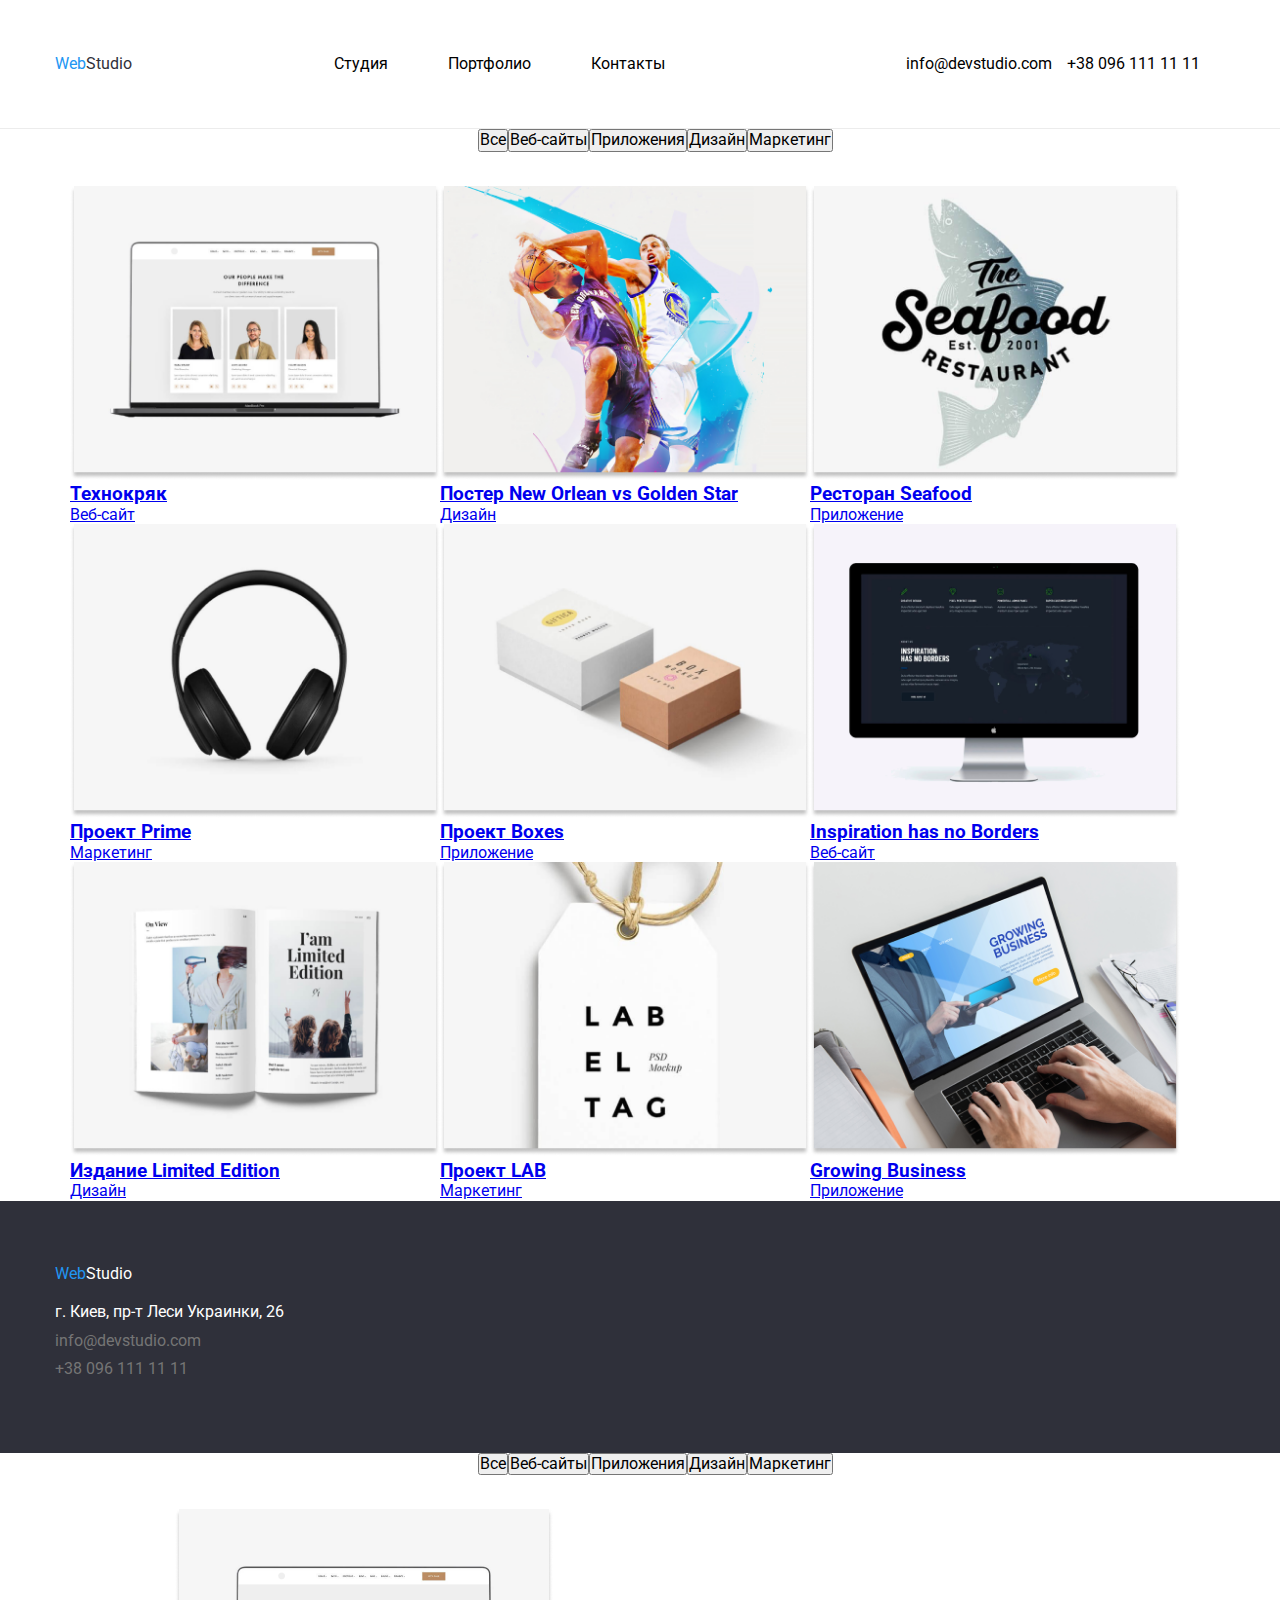
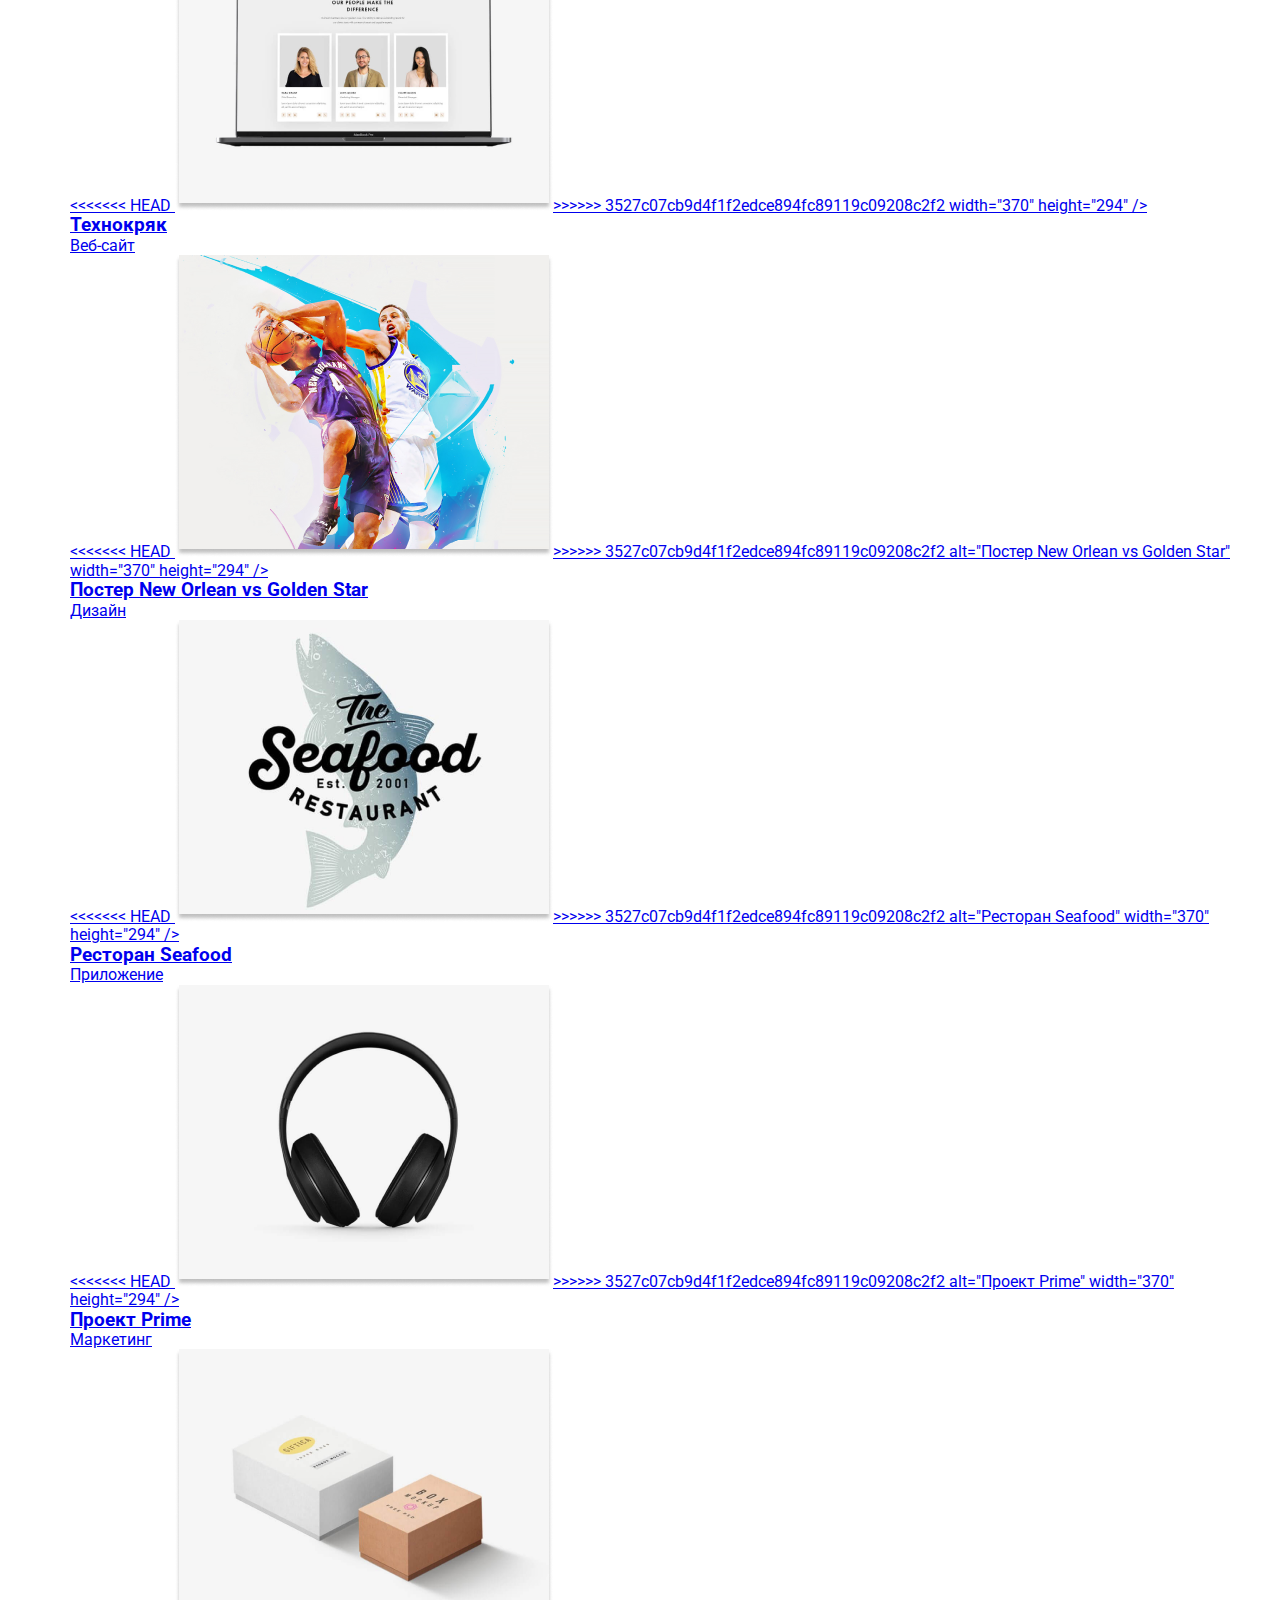
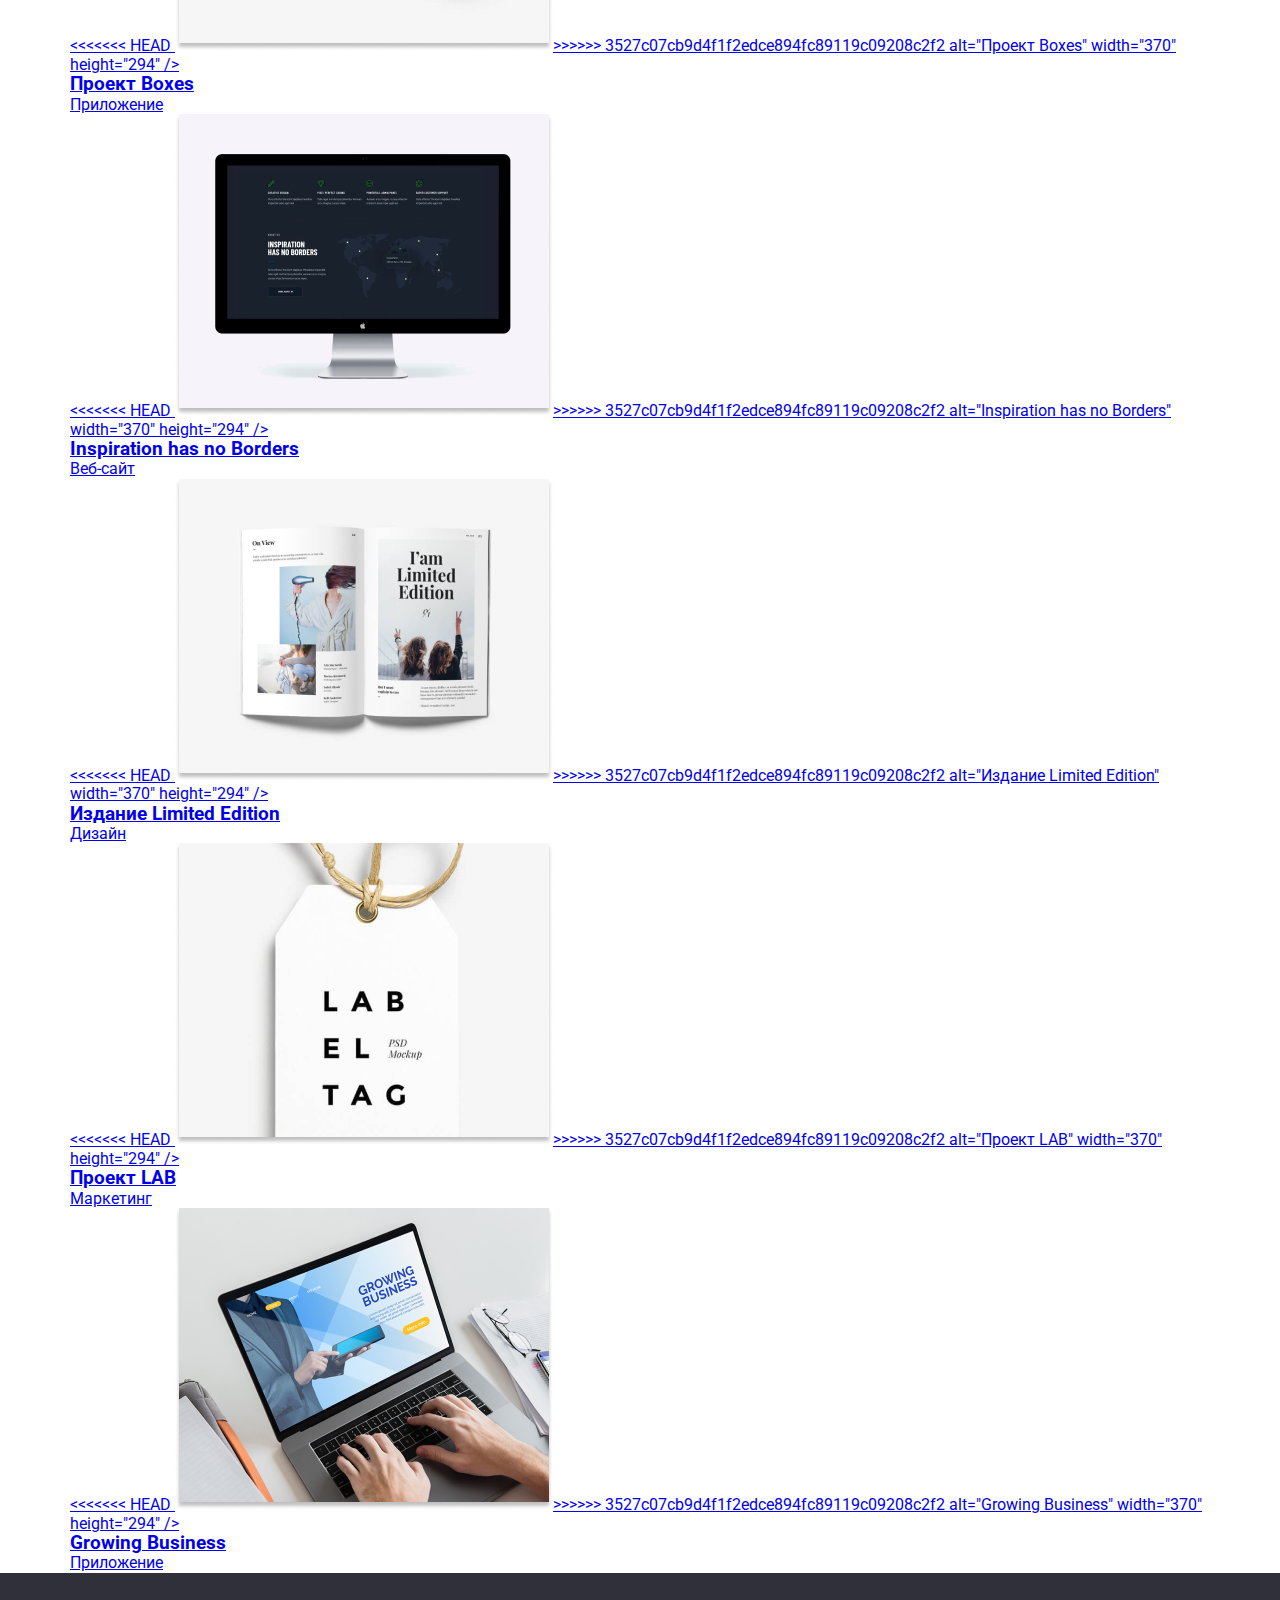
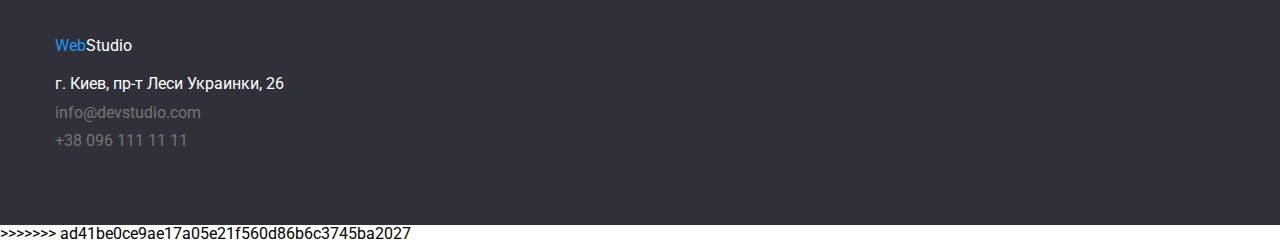
==== portfolio.html @ bb8a2755 "ewrwefsf" ====
<!DOCTYPE html>
<html lang="en">
  <head>
    <meta charset="UTF-8" />
    <meta http-equiv="X-UA-Compatible" content="IE=edge" />
    <meta name="viewport" content="width=device-width, initial-scale=1.0" />
    <link rel="stylesheet" href="./css/modern-normalize.css">
    <link rel="stylesheet" href="./css/styles.css" />
    <link rel="preconnect" href="https://fonts.googleapis.com" />
    <link rel="preconnect" href="https://fonts.gstatic.com" crossorigin />
    <link
      href="https://fonts.googleapis.com/css2?family=Raleway:wght@700&family=Roboto:wght@400;500;700;900&display=swap"
      rel="stylesheet"
    />
    <title>web studio v2.1</title>
  </head>
  <body>
    <!-- голова сайта -->
    <header class="header">
      <div class="container">
      <a class="header__logo" href="./index.html"><span class="header__logo__web">Web</span>Studio</a>
    <nav class="head-block">
      <ul class="header__top__menu">
        <li class="header__top__menu__pages"><a href="index.html"></a> Студия</li>
        <li class="header__top__menu__pages"><a href="portfolio.html"></a>Портфолио</li>
        <li class="header__top__menu__pages"><a href="#"></a>Контакты</li>
      </ul>
    </nav>
      <ul class="header__contacts">
        <li class="header__contacts__list">info@devstudio.com</li>
        <li class="header__contacts__list">+38 096 111 11 11</li>
      </ul>
    </div>
    </header>
    <!-- основная часть сайта -->
    <main>
      <section class="section container">
        <div class="container">
        <!-- Часть секции с кнопками фильтров -->
        <ul class="portfolio-nav__unit-list">
          <li class="portfolio-nav__unit-list__list-item"><button class="nav-button nav-button-active">
            Все
         </button></li>
          <li class="portfolio-nav__unit-list__list-item"><button class="nav-button">
            Веб-сайты
         </button></li>
          <li class="portfolio-nav__unit-list__list-item"><button class="nav-button">
            Приложения
         </button></li>
          <li class="portfolio-nav__unit-list__list-item"><button class="nav-button">
            Дизайн
         </button></li>
          <li class="portfolio-nav__unit-list__list-item"><button class="nav-button">
            Маркетинг
         </button></li>
        </ul>

        <!-- Часть секции со списком портфолио -->
<ul class="our-projects_unit-list">
  <li class="our-projects__unit-list__list-item"><a href="#" class="item-project">
    <img class="portfolio-img" src="/images/technokrack.png" alt="Ноутбук с открытим сайтом"
       width="370" height="294" />
    <div class="container-items">
       <h3 class="subhead">Технокряк</h3>
       <p class="subtext">Веб-сайт</p>
    </div>
 </a></li>
  <li class="our-projects__unit-list__list-item"><a href="#" class="item-project">
    <img src="images/New Orlean vs Golden Star.png" 
    alt="Постер New Orlean vs Golden Star"
    width="370" 
    height="294" />
    <div class="container-items">
       <h3 class="subhead">Постер New Orlean vs Golden Star</h3>
       <p class="subtext">Дизайн</p>
    </div>
 </a></li>
  <li class="our-projects__unit-list__list-item"><a href="#" class="item-project">
    <img src="/images/Seafood_restorant.png" 
    alt="Ресторан Seafood" 
    width="370" 
    height="294" />
    <div class="container-items">
       <h3 class="subhead">Ресторан Seafood</h3>
       <p class="subtext">Приложение</p>
    </div>
 </a></li>
  <li class="our-projects__unit-list__list-item"><a href="#" class="item-project">
    <img src="images/Prime_project.png" 
    alt="Проект Prime" 
    width="370" 
    height="294" />
    <div class="container-items">
       <h3 class="subhead">Проект Prime</h3>
       <p class="subtext">Маркетинг</p>
    </div>
 </a></li>
  <li class="our-projects__unit-list__list-item"><a href="#" class="item-project">
    <img src="images/Boxes_project.png" 
    alt="Проект Boxes" 
    width="370" 
    height="294" />
    <div class="container-items">
       <h3 class="subhead">Проект Boxes</h3>
       <p class="subtext">Приложение</p>
    </div>
 </a></li>
  <li class="our-projects__unit-list__list-item"><a href="#" class="item-project">
    <img src="images/Inspiration_has_no_Borders.png" 
    alt="Inspiration has no Borders" 
    width="370" 
    height="294" />
    <div class="container-items">
       <h3 class="subhead">Inspiration has no Borders</h3>
       <p class="subtext">Веб-сайт</p>
    </div>
 </a></li>
  <li class="our-projects__unit-list__list-item"><a href="#" class="item-project">
    <img src="images/Limited_Edition.png" 
    alt="Издание Limited Edition" 
    width="370" 
    height="294" />
    <div class="container-items">
       <h3 class="subhead">Издание Limited Edition</h3>
       <p class="subtext">Дизайн</p>
    </div>
 </a></li>
  <li class="our-projects__unit-list__list-item"><a href="#" class="item-project">
    <img src="images/LAB_project.png" 
    alt="Проект LAB" 
    width="370" 
    height="294" />
    <div class="container-items">
       <h3 class="subhead">Проект LAB</h3>
       <p class="subtext">Маркетинг</p>
    </div>
 </a></li>
  <li class="our-projects__unit-list__list-item"><a href="#" class="item-project">
    <img src="images/Growing_Business.png" 
    alt="Growing Business" 
    width="370" 
    height="294" />
    <div class="container-items">
       <h3 class="subhead">Growing Business</h3>
       <p class="subtext">Приложение</p>
    </div>
 </a></li>
</ul>
</div>
      </section>
    </main>
    <!-- подвал сайта -->
    <footer class="footer">
      <div class="container">
        <div>
          <a href="#" class="footer__logo"
            ><span class="footer__logo__web">Web</span>Studio
          </a>
          <adress class="footer__adress">
            <ul class="footer__adress__unit">
              <li class="footer__adress__unit__list">
                <p class="footer__adress__unit__list__street">
                  <a
                    href="https://goo.gl/maps/rMcHHb8cHS6tsSC66"
                    class="footer__adress__unit__list__street__building"
                    target="_blank"
                    rel="noopener noreferrer nofollow"
                    >г. Киев, пр-т Леси Украинки, 26</a
                  >
                </p>
              </li>
              <li class="footer__adress__unit__list">
                <a href="mailto:info@devstudio.com" class="footer-item"
                  >info@devstudio.com</a
                >
              </li>
              <li class="footer__adress__unit__list">
                <a href="tel:+380961111111" class="footer-item"
                  >+38 096 111 11 11</a
                >
              </li>
            </ul>
          </adress>
        </div>
        <!-- <div class="social">
          <p class="social__add__on">присоединяйтесь</p>
          <ul class="subscribe__social">
            <li class="subscribe__social__buttons"><a href="">instagram</a></li>
            <li class="subscribe__social__buttons"><a href="">facebook</a></li>
            <li class="subscribe__social__buttons"><a href="">twiter</a></li>
            <li class="subscribe__social__buttons"><a href="">linkedIn</a></li>
          </ul>
        </div> -->
      </div>
    </footer>
  </body>
</html>
    </header>
    <!-- основная часть сайта -->
    <main>
      <section class="section container">
        <div class="container">
        <!-- Часть секции с кнопками фильтров -->
        <ul class="portfolio-nav__unit-list">
          <li class="portfolio-nav__unit-list__list-item"><button class="nav-button nav-button-active">
            Все
         </button></li>
          <li class="portfolio-nav__unit-list__list-item"><button class="nav-button">
            Веб-сайты
         </button></li>
          <li class="portfolio-nav__unit-list__list-item"><button class="nav-button">
            Приложения
         </button></li>
          <li class="portfolio-nav__unit-list__list-item"><button class="nav-button">
            Дизайн
         </button></li>
          <li class="portfolio-nav__unit-list__list-item"><button class="nav-button">
            Маркетинг
         </button></li>
        </ul>

        <!-- Часть секции со списком портфолио -->
<ul class="our-projects_unit-list">
  <li class="our-projects__unit-list__list-item"><a href="#" class="item-project">
<<<<<<< HEAD
    <img class="portfolio-img" src="./images/technokrack.png" alt="Ноутбук с открытим сайтом"
=======
    <img class="portfolio-img" src="./images/laptop with website.jpg" alt="Ноутбук с открытим сайтом"
>>>>>>> 3527c07cb9d4f1f2edce894fc89119c09208c2f2
       width="370" height="294" />
    <div class="container-items">
       <h3 class="subhead">Технокряк</h3>
       <p class="subtext">Веб-сайт</p>
    </div>
 </a></li>
  <li class="our-projects__unit-list__list-item"><a href="#" class="item-project">
<<<<<<< HEAD
    <img src="./images/New Orlean vs Golden Star.png" 
=======
    <img src="./images/new orlean vs golden star.jpg" 
>>>>>>> 3527c07cb9d4f1f2edce894fc89119c09208c2f2
    alt="Постер New Orlean vs Golden Star"
    width="370" 
    height="294" />
    <div class="container-items">
       <h3 class="subhead">Постер New Orlean vs Golden Star</h3>
       <p class="subtext">Дизайн</p>
    </div>
 </a></li>
  <li class="our-projects__unit-list__list-item"><a href="#" class="item-project">
<<<<<<< HEAD
    <img src="./images/Seafood_restorant.png" 
=======
    <img src="./images/Seafood.jpg" 
>>>>>>> 3527c07cb9d4f1f2edce894fc89119c09208c2f2
    alt="Ресторан Seafood" 
    width="370" 
    height="294" />
    <div class="container-items">
       <h3 class="subhead">Ресторан Seafood</h3>
       <p class="subtext">Приложение</p>
    </div>
 </a></li>
  <li class="our-projects__unit-list__list-item"><a href="#" class="item-project">
<<<<<<< HEAD
    <img src="./images/Prime_project.png" 
=======
    <img src="./images/headphones-prime.jpg" 
>>>>>>> 3527c07cb9d4f1f2edce894fc89119c09208c2f2
    alt="Проект Prime" 
    width="370" 
    height="294" />
    <div class="container-items">
       <h3 class="subhead">Проект Prime</h3>
       <p class="subtext">Маркетинг</p>
    </div>
 </a></li>
  <li class="our-projects__unit-list__list-item"><a href="#" class="item-project">
<<<<<<< HEAD
    <img src="./images/Boxes_project.png" 
=======
    <img src="./images/project-boxes.jpg" 
>>>>>>> 3527c07cb9d4f1f2edce894fc89119c09208c2f2
    alt="Проект Boxes" 
    width="370" 
    height="294" />
    <div class="container-items">
       <h3 class="subhead">Проект Boxes</h3>
       <p class="subtext">Приложение</p>
    </div>
 </a></li>
  <li class="our-projects__unit-list__list-item"><a href="#" class="item-project">
<<<<<<< HEAD
    <img src="./images/Inspiration_has_no_Borders.png" 
=======
    <img src="./images/imac.jpg" 
>>>>>>> 3527c07cb9d4f1f2edce894fc89119c09208c2f2
    alt="Inspiration has no Borders" 
    width="370" 
    height="294" />
    <div class="container-items">
       <h3 class="subhead">Inspiration has no Borders</h3>
       <p class="subtext">Веб-сайт</p>
    </div>
 </a></li>
  <li class="our-projects__unit-list__list-item"><a href="#" class="item-project">
<<<<<<< HEAD
    <img src="./images/Limited_Edition.png" 
=======
    <img src="./images/book.jpg" 
>>>>>>> 3527c07cb9d4f1f2edce894fc89119c09208c2f2
    alt="Издание Limited Edition" 
    width="370" 
    height="294" />
    <div class="container-items">
       <h3 class="subhead">Издание Limited Edition</h3>
       <p class="subtext">Дизайн</p>
    </div>
 </a></li>
  <li class="our-projects__unit-list__list-item"><a href="#" class="item-project">
<<<<<<< HEAD
    <img src="./images/LAB_project.png" 
=======
    <img src="./images/project-lab.jpg" 
>>>>>>> 3527c07cb9d4f1f2edce894fc89119c09208c2f2
    alt="Проект LAB" 
    width="370" 
    height="294" />
    <div class="container-items">
       <h3 class="subhead">Проект LAB</h3>
       <p class="subtext">Маркетинг</p>
    </div>
 </a></li>
  <li class="our-projects__unit-list__list-item"><a href="#" class="item-project">
<<<<<<< HEAD
    <img src="./images/Growing_Business.png" 
=======
    <img src="./images/growing-business.jpg" 
>>>>>>> 3527c07cb9d4f1f2edce894fc89119c09208c2f2
    alt="Growing Business" 
    width="370" 
    height="294" />
    <div class="container-items">
       <h3 class="subhead">Growing Business</h3>
       <p class="subtext">Приложение</p>
    </div>
 </a></li>
</ul>
</div>
      </section>
    </main>
    <!-- подвал сайта -->
    <footer class="footer">
      <div class="container">
        <div>
          <a href="#" class="footer__logo"
            ><span class="footer__logo__web">Web</span>Studio
          </a>
          <adress class="footer__adress">
            <ul class="footer__adress__unit">
              <li class="footer__adress__unit__list">
                <p class="footer__adress__unit__list__street">
                  <a
                    href="https://goo.gl/maps/rMcHHb8cHS6tsSC66"
                    class="footer__adress__unit__list__street__building"
                    target="_blank"
                    rel="noopener noreferrer nofollow"
                    >г. Киев, пр-т Леси Украинки, 26</a
                  >
                </p>
              </li>
              <li class="footer__adress__unit__list">
                <a href="mailto:info@devstudio.com" class="footer-item"
                  >info@devstudio.com</a
                >
              </li>
              <li class="footer__adress__unit__list">
                <a href="tel:+380961111111" class="footer-item"
                  >+38 096 111 11 11</a
                >
              </li>
            </ul>
          </adress>
        </div>
        <!-- <div class="social">
          <p class="social__add__on">присоединяйтесь</p>
          <ul class="subscribe__social">
            <li class="subscribe__social__buttons"><a href="">instagram</a></li>
            <li class="subscribe__social__buttons"><a href="">facebook</a></li>
            <li class="subscribe__social__buttons"><a href="">twiter</a></li>
            <li class="subscribe__social__buttons"><a href="">linkedIn</a></li>
          </ul>
        </div> -->
      </div>
    </footer>
  </body>
</html>
>>>>>>> ad41be0ce9ae17a05e21f560d86b6c3745ba2027
---- css/styles.css ----
* {
  margin: 0;
  padding: 0;
  box-sizing: border-box;
}
/* обнулення відступів */

:root {
  --background-color: #ffffff;
  --button-and-logo-color: #2196f3;
  --white-text-color: #ffffff;
  --black-text-color: #2f303a;
  --subtext-color: #757575;
  --second-color: #2f303a;
  --logo-color: #ffffff;
  --background-color-second: #f5f4fa;
}
/* коренева інтеграція кольорів. СSS змінна */
body {
  font-family: "Roboto", sans-serif;
  color: var(--main-color);
}
.container {
  width: 1200px;
  margin: 0 auto;
  padding-left: 15px;
  padding-right: 15px;
}
.header {
  border-bottom: 1px solid #ececec;
  padding: 25px 0;
}
.header > .container {
display: flex;
justify-content: space-between;
align-items: center;
}
.head-block {
   display: flex;
   align-items: center;
}
.header__logo {
  color: var(--black-text-color);
  text-decoration: none;
}
.header__logo__web {
  color: var(--button-and-logo-color);
}
.header__top__menu {
  display: flex;
  justify-content: space-between;
  color: var(--text-color);
}
.header__top__menu__pages {
  display: flex;
  list-style: none;
  justify-content: space-between;
  padding: 30px;
}
.header__contacts {
  display: flex;
  justify-content: space-between;
  text-decoration: none;
  list-style: none;
  padding: 25px;
}
.header__contacts__list {
  padding-left: 15px;
  color: var(--subtext);
}
/* 1ййййй */
.header {
}
.container {
}
.header__logo {
}
.header__logo__web {
}
.header__top__menu {
}
.header__top__menu__pages {
}
.header__contacts {
}
.header__contacts__list {
}


/* подвал сайта */
.footer {
  display: flex;
  height: 252px;
  background-color: var(--second-color);
  align-items: center;
}
/* блок с адресами */
.footer__logo {
  color: var(--logo-color);
  text-decoration: none;
}
.footer__logo__web {
  color: var(--button-and-logo-color);
}
.footer__adress {
  display: flex;
  justify-content: flex-start;
  padding-top: 20px;
}
.footer__adress__unit {
}
.footer__adress__unit__list {
  list-style: none;
  padding-bottom: 10px;
}
.footer__adress__unit__list__street {
}
.footer__adress__unit__list__street__building {
  color: var(--logo-color);
  text-decoration: none;
}
.footer-item {
  text-decoration: none;
  color: var(--subtext-color);
}
/* блок с соц сетями в подвале
.footer > .container {
  display: flex;
}
.social {
  padding-left: 65px;
}
.social__add__on {
  color: #ffffff;
}
.subscribe__social {
  display: flex;
  justify-content: space-evenly;
}
.subscribe__social__buttons {
  list-style: none;
  color: #ffffff;
  padding-left: 20px;
} */
/* блок з банером */
.baner {
  height: 570px;
  background-color: var(--second-color);
  display: flex;
  flex-direction: column;
  align-items: center;
}
.slider__sentences {
  display: flex;
  justify-content: center;
  color: var(--white-text-color);
  padding-top: 200px;
  padding-bottom: 20px;
  font-size: 44px;
  font-weight: 900;
  line-height: 1.36;
  text-transform: uppercase;
  text-align: center;
  letter-spacing: 0.06em;
}
.button__style {
  font-family: inherit; /* примусова наслідування шрифтів, навіть якщо елемент не може наслідувати з body*/
  width: 200px;
  height: 50px;
  background-color: var(--button-and-logo-color);
  border: none; /* візуальне обгортання елемента лінією (наприклад кнопка без рамок) */
  border-radius: 5px;
  color: var(--background-color);
  font-size: 16px;
  font-weight: 700;
  line-height: 1.875;
  cursor: pointer; /* курсор при наведенні стає рукою */
  letter-spacing: 0.06em;
  box-shadow: 0px 4px 4px rgba(0, 0, 0, 0.15); /* тінь кнопки */
}
/* блок з нашими приемущевствами */
.section {
}
.container {
}
.fetures__unit__list {
  display: flex;
  justify-content: space-between;
  list-style: none;
  height: 300px;
  align-items: center;
}
.fetures__unit__list__item {
}
.fetures__unit__list__item__headline:nth-child(1) {
  padding-bottom: 20px;
}
.fetures__unit__list__item__text {
}
/* блок. чем мы занимаемся */
.what-we-do {
  height: 390px;
  /* padding-top: 100px; */
}
.what-we-do__text {
}
.what-we-do_unit-list {
  display: flex;
  justify-content: space-between;
}
.what-we-do_unit-list-item {
  list-style: none;
}
.img-style {
}
/* блок. наша команда */
.our-team {
  height: 650px;
  background-color: var(--background-color-second);
  align-items: center;
  padding-top: 135px;
}
.our-team__text {
  padding: 0px 450px 0px 450px;
}
.our-team__unit-list {
  display: flex;
  justify-content: space-between;
}
.our-team__teammate {
  list-style: none;
}
.name-surname {
}
.career {
}
<<<<<<< HEAD

=======
>>>>>>> ad41be0ce9ae17a05e21f560d86b6c3745ba2027
/* Начало стилей портфолио */
.section {
}
.portfolio-nav__unit-list {
  display: flex;
  justify-content: center;
  align-items: center;
  list-style: none;
}
.portfolio-nav__unit-list__list-item {
}
.nav-button {
}
.nav-button-active {
}
.our-projects_unit-list {
  display: flex;
  flex-wrap: wrap;
  list-style: none;
  margin: 34px 0 0 0;
}
.our-projects__unit-list__list-item {
}
.our-projects__unit-list__list-item {
}
.item-project {
}
.portfolio-img {
}
.container-items {
}
.subhead {
}
.subtext {
}
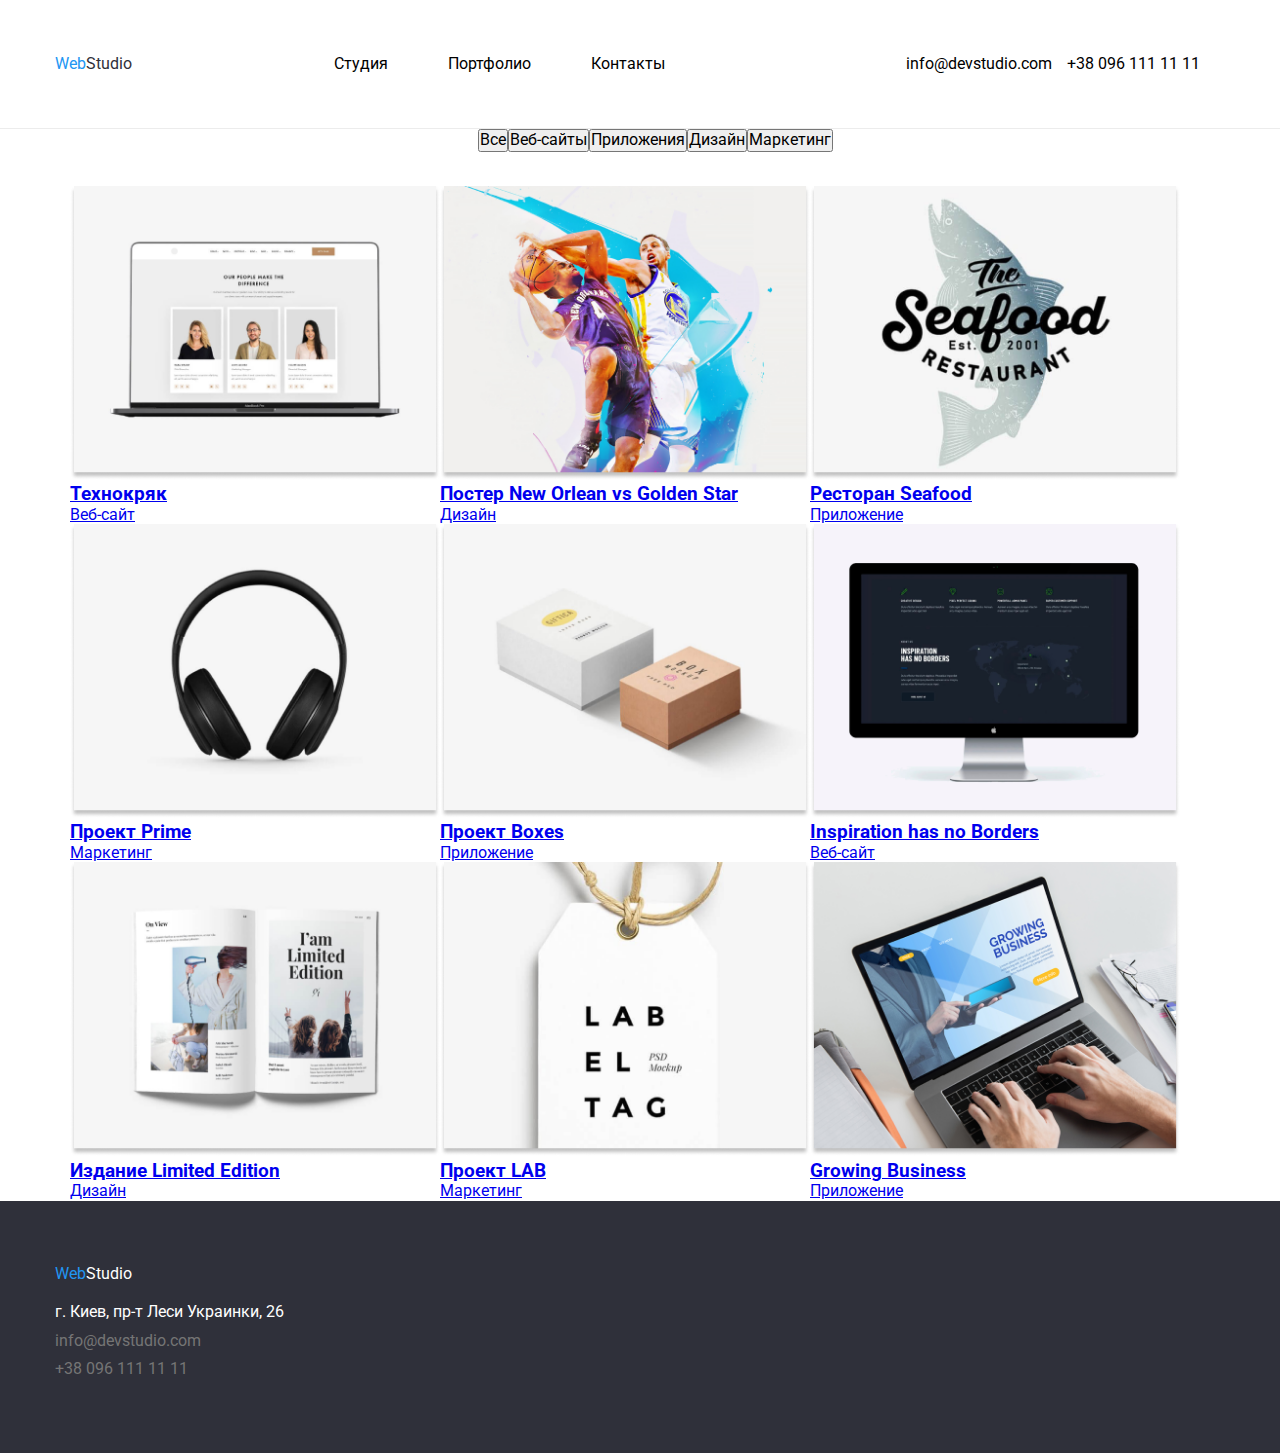
==== commit 44906cfa: "asdsadasg" ====
--- a/portfolio.html
+++ b/portfolio.html
@@ -195,204 +195,4 @@
     </footer>
   </body>
 </html>
-    </header>
-    <!-- основная часть сайта -->
-    <main>
-      <section class="section container">
-        <div class="container">
-        <!-- Часть секции с кнопками фильтров -->
-        <ul class="portfolio-nav__unit-list">
-          <li class="portfolio-nav__unit-list__list-item"><button class="nav-button nav-button-active">
-            Все
-         </button></li>
-          <li class="portfolio-nav__unit-list__list-item"><button class="nav-button">
-            Веб-сайты
-         </button></li>
-          <li class="portfolio-nav__unit-list__list-item"><button class="nav-button">
-            Приложения
-         </button></li>
-          <li class="portfolio-nav__unit-list__list-item"><button class="nav-button">
-            Дизайн
-         </button></li>
-          <li class="portfolio-nav__unit-list__list-item"><button class="nav-button">
-            Маркетинг
-         </button></li>
-        </ul>
-
-        <!-- Часть секции со списком портфолио -->
-<ul class="our-projects_unit-list">
-  <li class="our-projects__unit-list__list-item"><a href="#" class="item-project">
-<<<<<<< HEAD
-    <img class="portfolio-img" src="./images/technokrack.png" alt="Ноутбук с открытим сайтом"
-=======
-    <img class="portfolio-img" src="./images/laptop with website.jpg" alt="Ноутбук с открытим сайтом"
->>>>>>> 3527c07cb9d4f1f2edce894fc89119c09208c2f2
-       width="370" height="294" />
-    <div class="container-items">
-       <h3 class="subhead">Технокряк</h3>
-       <p class="subtext">Веб-сайт</p>
-    </div>
- </a></li>
-  <li class="our-projects__unit-list__list-item"><a href="#" class="item-project">
-<<<<<<< HEAD
-    <img src="./images/New Orlean vs Golden Star.png" 
-=======
-    <img src="./images/new orlean vs golden star.jpg" 
->>>>>>> 3527c07cb9d4f1f2edce894fc89119c09208c2f2
-    alt="Постер New Orlean vs Golden Star"
-    width="370" 
-    height="294" />
-    <div class="container-items">
-       <h3 class="subhead">Постер New Orlean vs Golden Star</h3>
-       <p class="subtext">Дизайн</p>
-    </div>
- </a></li>
-  <li class="our-projects__unit-list__list-item"><a href="#" class="item-project">
-<<<<<<< HEAD
-    <img src="./images/Seafood_restorant.png" 
-=======
-    <img src="./images/Seafood.jpg" 
->>>>>>> 3527c07cb9d4f1f2edce894fc89119c09208c2f2
-    alt="Ресторан Seafood" 
-    width="370" 
-    height="294" />
-    <div class="container-items">
-       <h3 class="subhead">Ресторан Seafood</h3>
-       <p class="subtext">Приложение</p>
-    </div>
- </a></li>
-  <li class="our-projects__unit-list__list-item"><a href="#" class="item-project">
-<<<<<<< HEAD
-    <img src="./images/Prime_project.png" 
-=======
-    <img src="./images/headphones-prime.jpg" 
->>>>>>> 3527c07cb9d4f1f2edce894fc89119c09208c2f2
-    alt="Проект Prime" 
-    width="370" 
-    height="294" />
-    <div class="container-items">
-       <h3 class="subhead">Проект Prime</h3>
-       <p class="subtext">Маркетинг</p>
-    </div>
- </a></li>
-  <li class="our-projects__unit-list__list-item"><a href="#" class="item-project">
-<<<<<<< HEAD
-    <img src="./images/Boxes_project.png" 
-=======
-    <img src="./images/project-boxes.jpg" 
->>>>>>> 3527c07cb9d4f1f2edce894fc89119c09208c2f2
-    alt="Проект Boxes" 
-    width="370" 
-    height="294" />
-    <div class="container-items">
-       <h3 class="subhead">Проект Boxes</h3>
-       <p class="subtext">Приложение</p>
-    </div>
- </a></li>
-  <li class="our-projects__unit-list__list-item"><a href="#" class="item-project">
-<<<<<<< HEAD
-    <img src="./images/Inspiration_has_no_Borders.png" 
-=======
-    <img src="./images/imac.jpg" 
->>>>>>> 3527c07cb9d4f1f2edce894fc89119c09208c2f2
-    alt="Inspiration has no Borders" 
-    width="370" 
-    height="294" />
-    <div class="container-items">
-       <h3 class="subhead">Inspiration has no Borders</h3>
-       <p class="subtext">Веб-сайт</p>
-    </div>
- </a></li>
-  <li class="our-projects__unit-list__list-item"><a href="#" class="item-project">
-<<<<<<< HEAD
-    <img src="./images/Limited_Edition.png" 
-=======
-    <img src="./images/book.jpg" 
->>>>>>> 3527c07cb9d4f1f2edce894fc89119c09208c2f2
-    alt="Издание Limited Edition" 
-    width="370" 
-    height="294" />
-    <div class="container-items">
-       <h3 class="subhead">Издание Limited Edition</h3>
-       <p class="subtext">Дизайн</p>
-    </div>
- </a></li>
-  <li class="our-projects__unit-list__list-item"><a href="#" class="item-project">
-<<<<<<< HEAD
-    <img src="./images/LAB_project.png" 
-=======
-    <img src="./images/project-lab.jpg" 
->>>>>>> 3527c07cb9d4f1f2edce894fc89119c09208c2f2
-    alt="Проект LAB" 
-    width="370" 
-    height="294" />
-    <div class="container-items">
-       <h3 class="subhead">Проект LAB</h3>
-       <p class="subtext">Маркетинг</p>
-    </div>
- </a></li>
-  <li class="our-projects__unit-list__list-item"><a href="#" class="item-project">
-<<<<<<< HEAD
-    <img src="./images/Growing_Business.png" 
-=======
-    <img src="./images/growing-business.jpg" 
->>>>>>> 3527c07cb9d4f1f2edce894fc89119c09208c2f2
-    alt="Growing Business" 
-    width="370" 
-    height="294" />
-    <div class="container-items">
-       <h3 class="subhead">Growing Business</h3>
-       <p class="subtext">Приложение</p>
-    </div>
- </a></li>
-</ul>
-</div>
-      </section>
-    </main>
-    <!-- подвал сайта -->
-    <footer class="footer">
-      <div class="container">
-        <div>
-          <a href="#" class="footer__logo"
-            ><span class="footer__logo__web">Web</span>Studio
-          </a>
-          <adress class="footer__adress">
-            <ul class="footer__adress__unit">
-              <li class="footer__adress__unit__list">
-                <p class="footer__adress__unit__list__street">
-                  <a
-                    href="https://goo.gl/maps/rMcHHb8cHS6tsSC66"
-                    class="footer__adress__unit__list__street__building"
-                    target="_blank"
-                    rel="noopener noreferrer nofollow"
-                    >г. Киев, пр-т Леси Украинки, 26</a
-                  >
-                </p>
-              </li>
-              <li class="footer__adress__unit__list">
-                <a href="mailto:info@devstudio.com" class="footer-item"
-                  >info@devstudio.com</a
-                >
-              </li>
-              <li class="footer__adress__unit__list">
-                <a href="tel:+380961111111" class="footer-item"
-                  >+38 096 111 11 11</a
-                >
-              </li>
-            </ul>
-          </adress>
-        </div>
-        <!-- <div class="social">
-          <p class="social__add__on">присоединяйтесь</p>
-          <ul class="subscribe__social">
-            <li class="subscribe__social__buttons"><a href="">instagram</a></li>
-            <li class="subscribe__social__buttons"><a href="">facebook</a></li>
-            <li class="subscribe__social__buttons"><a href="">twiter</a></li>
-            <li class="subscribe__social__buttons"><a href="">linkedIn</a></li>
-          </ul>
-        </div> -->
-      </div>
-    </footer>
-  </body>
-</html>
->>>>>>> ad41be0ce9ae17a05e21f560d86b6c3745ba2027
+   --- a/css/styles.css
+++ b/css/styles.css
@@ -234,10 +234,6 @@
 }
 .career {
 }
-<<<<<<< HEAD
-
-=======
->>>>>>> ad41be0ce9ae17a05e21f560d86b6c3745ba2027
 /* Начало стилей портфолио */
 .section {
 }
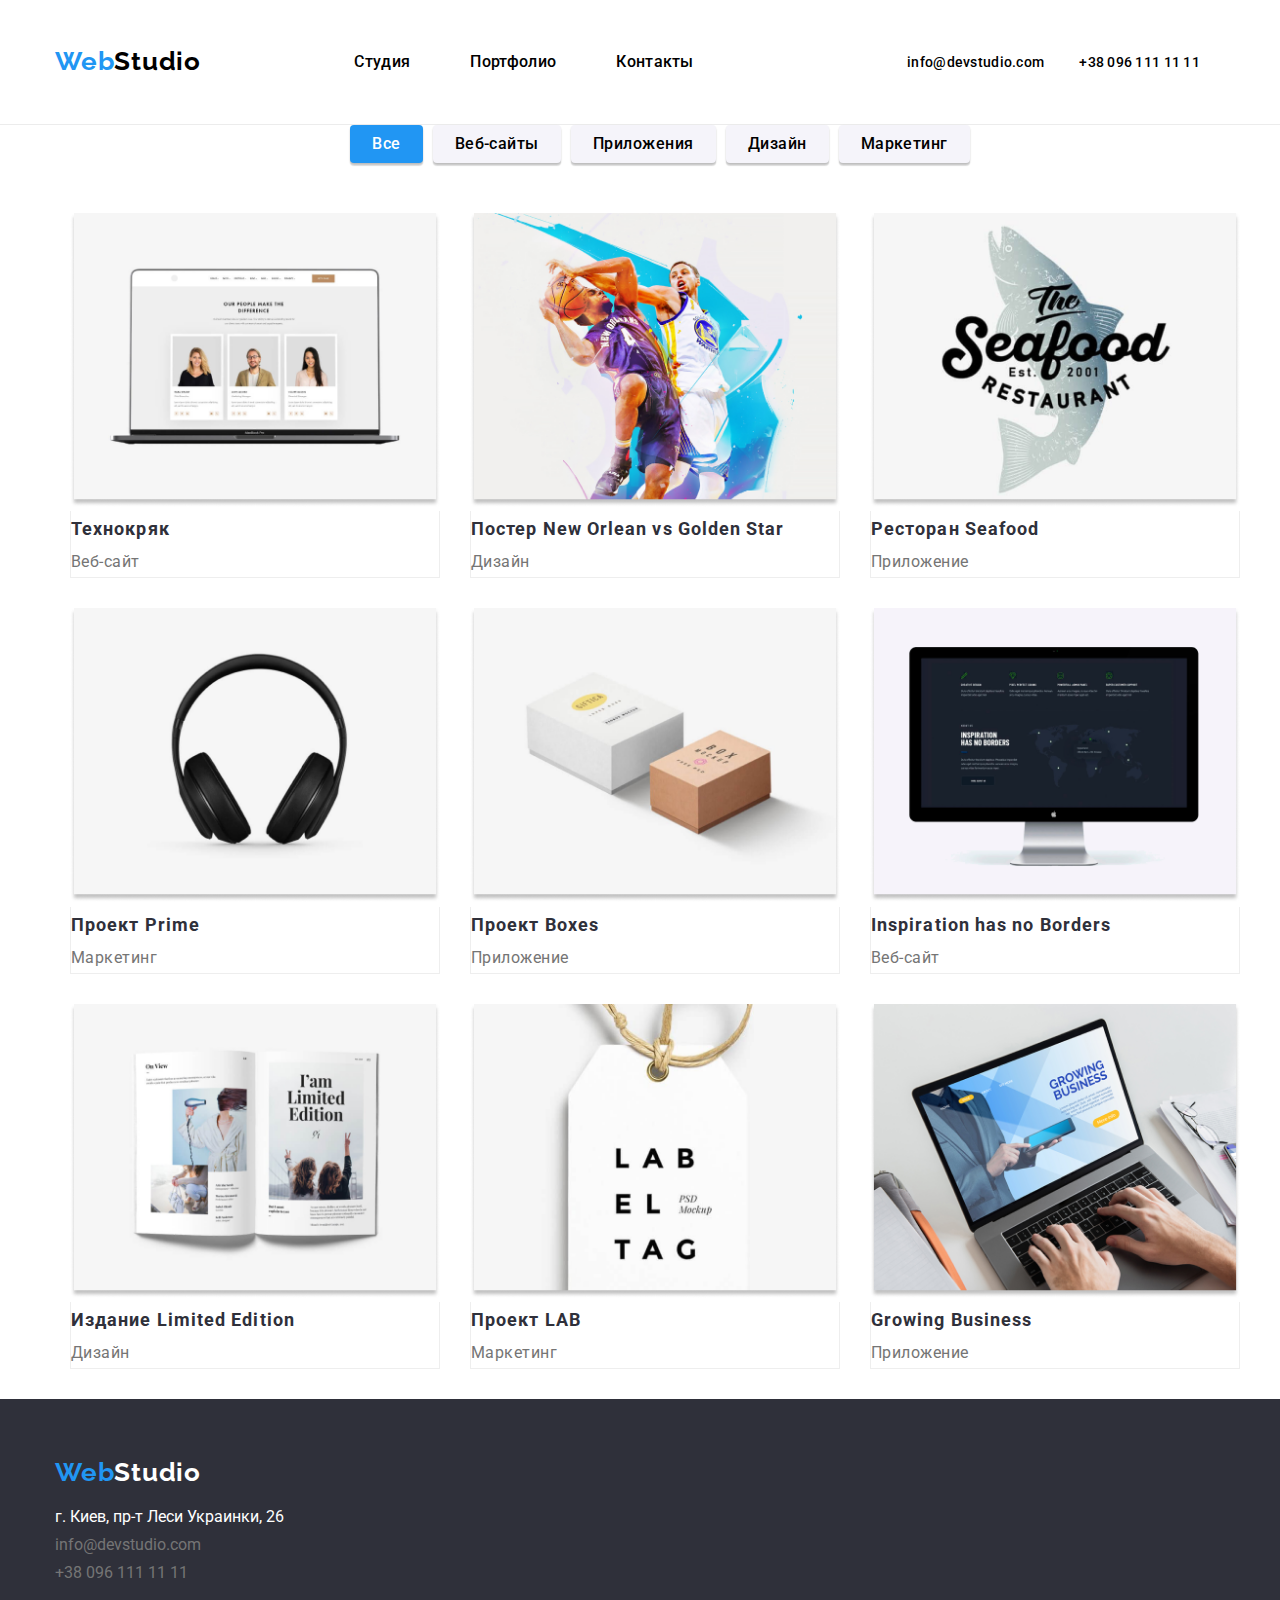
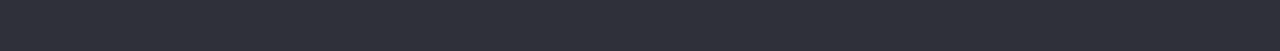
==== commit 3dc78502: "Merge branch 'main' of https://github.com/victorhramkov/goit-markup-hw-03" ====
--- a/portfolio.html
+++ b/portfolio.html
@@ -21,9 +21,9 @@
       <a class="header__logo" href="./index.html"><span class="header__logo__web">Web</span>Studio</a>
     <nav class="head-block">
       <ul class="header__top__menu">
-        <li class="header__top__menu__pages"><a href="index.html"></a> Студия</li>
-        <li class="header__top__menu__pages"><a href="portfolio.html"></a>Портфолио</li>
-        <li class="header__top__menu__pages"><a href="#"></a>Контакты</li>
+        <li class="header__top__menu__pages"><a class="header__top__menu__pages__active" href="index.html">Студия</a> </li>
+        <li class="header__top__menu__pages"><a class="header__top__menu__pages__active" href="portfolio.html">Портфолио</a></li>
+        <li class="header__top__menu__pages"><a class="header__top__menu__pages__active" href="#">Контакты</a></li>
       </ul>
     </nav>
       <ul class="header__contacts">
--- a/css/styles.css
+++ b/css/styles.css
@@ -39,9 +39,35 @@
    display: flex;
    align-items: center;
 }
+.header__top__menu__pages:hover,
+.header__top__menu__pages:focus {
+  color: var(--button-and-logo-color);
+}
+/* ховер і фокус для меню шапки */
+.header__contacts__list:hover,
+.header__contacts__list:focus {
+  color: var(--button-and-logo-color);
+  cursor: pointer;
+}
+.nav-button:hover,
+.nav-button:focus{
+  background-color: var(--button-and-logo-color);
+  color: var(--background-color);
+  cursor: pointer;
+}
+.active {
+  color: var(--button-and-logo-color);
+}
 .header__logo {
   color: var(--black-text-color);
   text-decoration: none;
+  font-family: "Raleway", sans-serif;
+  font-size: 26px;
+  line-height: 1.15;
+  font-weight: 700;
+  text-decoration: none;
+  color: var(--text-color);
+  letter-spacing: 0.03em;
 }
 .header__logo__web {
   color: var(--button-and-logo-color);
@@ -56,6 +82,15 @@
   list-style: none;
   justify-content: space-between;
   padding: 30px;
+  display: block; /* заповнення цілого контейнера по краяям. Стосується кнопки */
+  font-weight: 500;
+  font-size: 16px;
+  line-height: 0.875;
+  letter-spacing: 0.02em;
+}
+.header__top__menu__pages__active{
+  text-decoration: none;
+    color: inherit;
 }
 .header__contacts {
   display: flex;
@@ -65,28 +100,14 @@
   padding: 25px;
 }
 .header__contacts__list {
-  padding-left: 15px;
+  padding-left: 35px;
   color: var(--subtext);
-}
-/* 1ййййй */
-.header {
-}
-.container {
-}
-.header__logo {
-}
-.header__logo__web {
-}
-.header__top__menu {
-}
-.header__top__menu__pages {
-}
-.header__contacts {
-}
-.header__contacts__list {
-}
-
-
+  text-decoration: none;
+  font-size: 14px;
+  font-weight: 500;
+  line-height: 0.875;
+  letter-spacing: 0.02em;
+}
 /* подвал сайта */
 .footer {
   display: flex;
@@ -98,6 +119,11 @@
 .footer__logo {
   color: var(--logo-color);
   text-decoration: none;
+  font-family: "Raleway", sans-serif;
+  font-size: 26px;
+  line-height: 1.15;
+  font-weight: 700;
+  letter-spacing: 0.03em;
 }
 .footer__logo__web {
   color: var(--button-and-logo-color);
@@ -191,9 +217,10 @@
   align-items: center;
 }
 .fetures__unit__list__item {
-}
-.fetures__unit__list__item__headline:nth-child(1) {
-  padding-bottom: 20px;
+  padding-left: 15px;
+}
+li.fetures__unit__list__item:first-child {
+  padding: 0;
 }
 .fetures__unit__list__item__text {
 }
@@ -203,6 +230,13 @@
   /* padding-top: 100px; */
 }
 .what-we-do__text {
+  text-align: center;
+  padding-bottom: 30px;
+  font-weight: 700;
+font-size: 36px;
+line-height: 42px;
+letter-spacing: 0.03em;
+
 }
 .what-we-do_unit-list {
   display: flex;
@@ -221,7 +255,12 @@
   padding-top: 135px;
 }
 .our-team__text {
-  padding: 0px 450px 0px 450px;
+  text-align: center;
+  padding-bottom: 30px;
+  font-weight: 700;
+font-size: 36px;
+line-height: 42px;
+letter-spacing: 0.03em;
 }
 .our-team__unit-list {
   display: flex;
@@ -235,38 +274,82 @@
 .career {
 }
 /* Начало стилей портфолио */
-.section {
-}
 .portfolio-nav__unit-list {
   display: flex;
   justify-content: center;
   align-items: center;
   list-style: none;
-}
+  padding-bottom: 50px;
+}
+
+/* кнопки портфоліо */
 .portfolio-nav__unit-list__list-item {
+  padding-left: 10px;
 }
 .nav-button {
+  background-color: var(--background-color-second);
+  padding: 6px 22px;
+  border: none;
+  font-family: inherit;
+  font-weight: 500;
+  font-size: 16px;
+  line-height: 26px;
+  text-align: center;
+  letter-spacing: 0.03em;
+  border-radius: 4px;
+  box-shadow: 0px 3px 1px rgba(0, 0, 0, 0.1), 0px 1px 2px rgba(0, 0, 0, 0.08),
+    0px 2px 2px rgba(0, 0, 0, 0.12);
+  border-radius: 4px;
 }
 .nav-button-active {
+  color: white;
+  padding: 6px 22px;
+  background: #2196f3;
+  box-shadow: 0px 3px 1px rgba(0, 0, 0, 0.1), 0px 1px 2px rgba(0, 0, 0, 0.08),
+    0px 2px 2px rgba(0, 0, 0, 0.12);
+  border-radius: 4px;
 }
 .our-projects_unit-list {
   display: flex;
+  justify-content: space-between;
   flex-wrap: wrap;
   list-style: none;
-  margin: 34px 0 0 0;
 }
 .our-projects__unit-list__list-item {
-}
-.our-projects__unit-list__list-item {
+  padding: 0px 30px 30px 0px;
+}
+.our-projects__unit-list__list-item:nth-child(3n+3) {
+  padding-right: 0;
 }
 .item-project {
+  text-decoration: none;
 }
 .portfolio-img {
 }
 .container-items {
+  color: var(--black-text-color);
+  background: #FFFFFF;
+  border-bottom:1px solid #EEEEEE;
+  border-left:1px solid #EEEEEE;
+  border-right:1px solid #EEEEEE;
 }
 .subhead {
 }
 .subtext {
 }
 
+.our-projects_unit-list .subhead {
+  font-family: inherit;
+  font-weight: 700;
+  font-size: 18px;
+  line-height: 36px;
+  letter-spacing: 0.06em;
+  color: var(--black-text-color);
+}
+.our-projects_unit-list .subtext {
+  font-family: inherit;
+  font-size: 16px;
+  line-height: 30px;
+  letter-spacing: 0.03em;
+  color: var(--subtext-color);
+}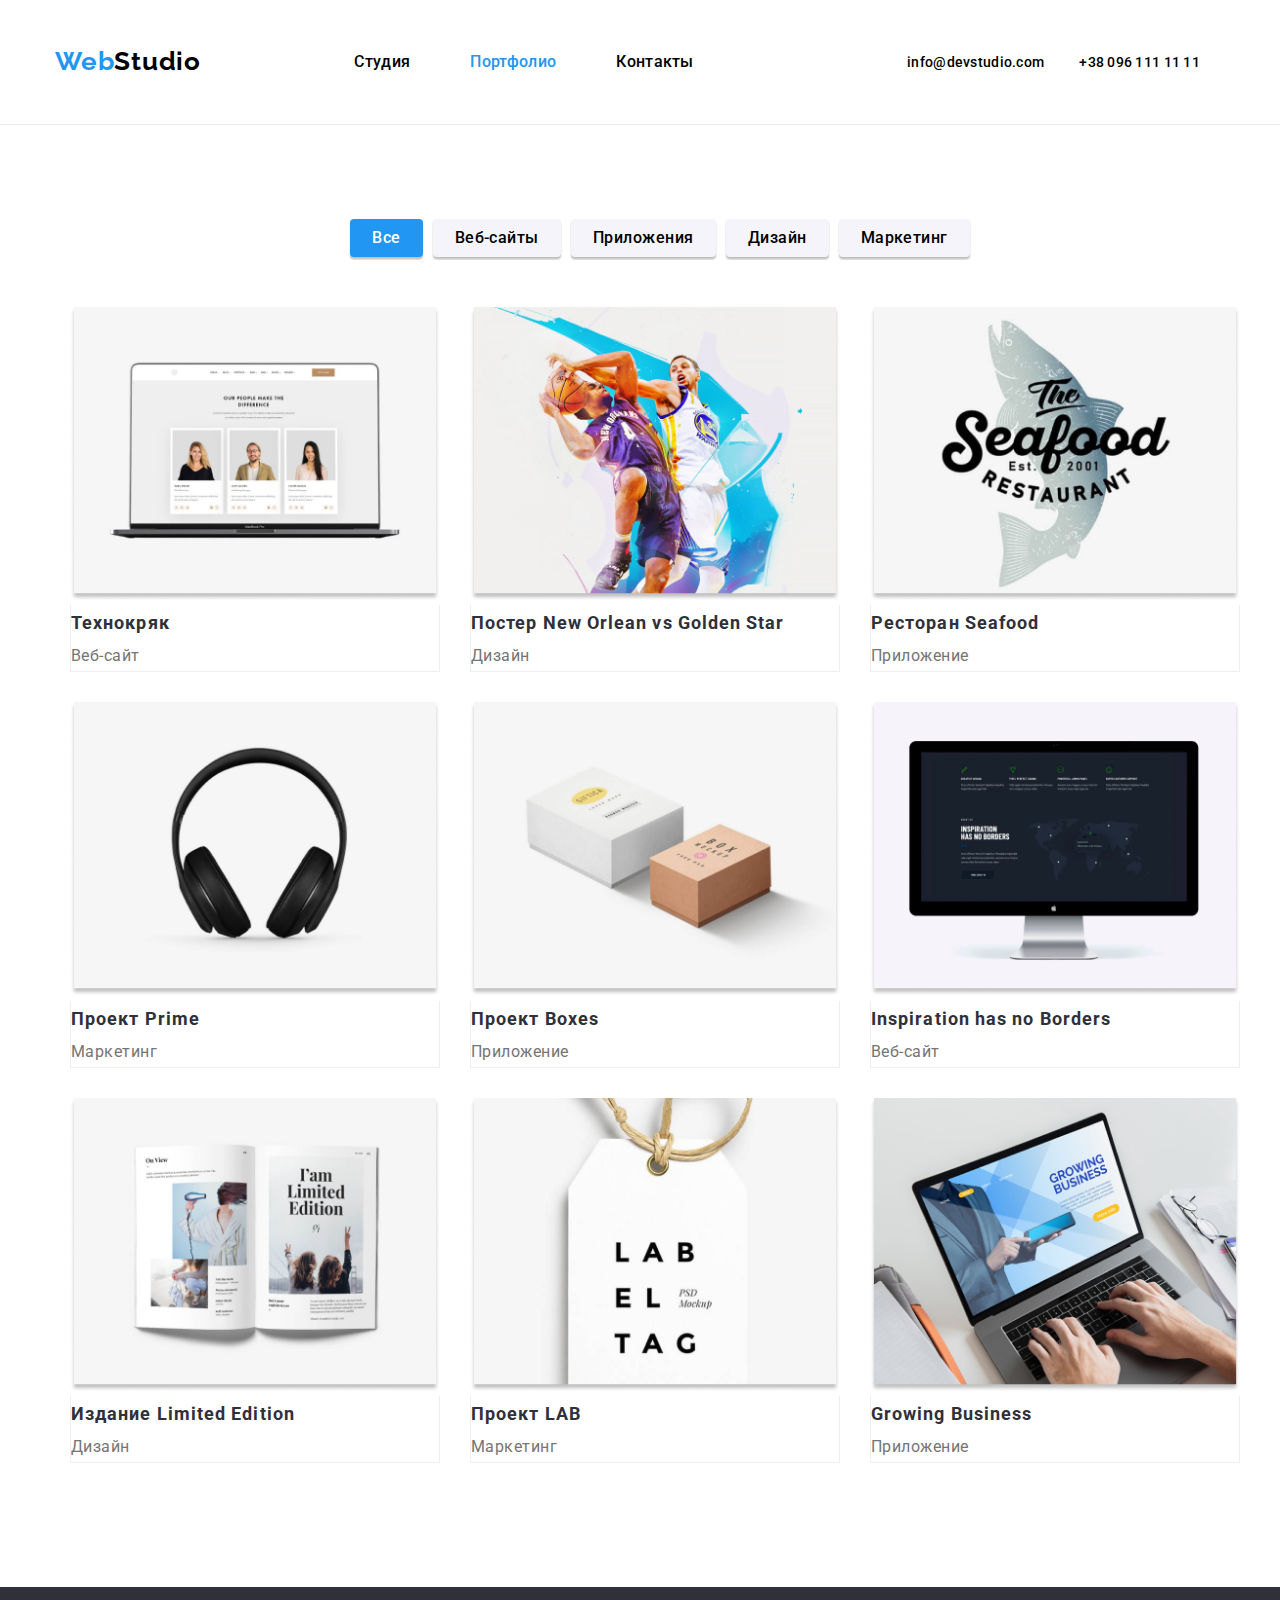
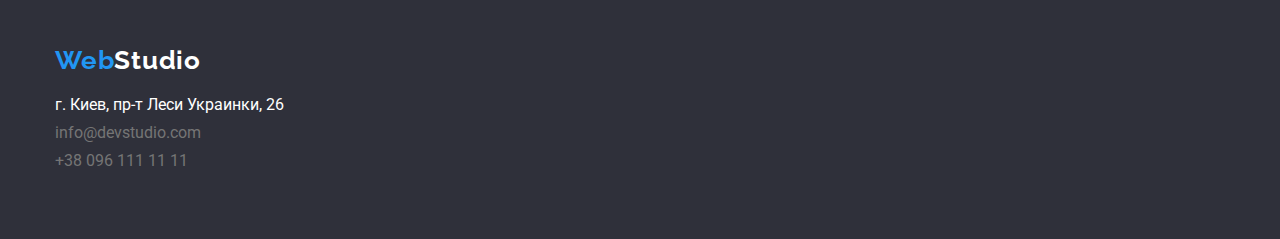
==== commit 5bcbcba6: "08022022024" ====
--- a/portfolio.html
+++ b/portfolio.html
@@ -22,7 +22,7 @@
     <nav class="head-block">
       <ul class="header__top__menu">
         <li class="header__top__menu__pages"><a class="header__top__menu__pages__active" href="index.html">Студия</a> </li>
-        <li class="header__top__menu__pages"><a class="header__top__menu__pages__active" href="portfolio.html">Портфолио</a></li>
+        <li class="header__top__menu__pages active"><a class="header__top__menu__pages__active" href="portfolio.html">Портфолио</a></li>
         <li class="header__top__menu__pages"><a class="header__top__menu__pages__active" href="#">Контакты</a></li>
       </ul>
     </nav>
--- a/css/styles.css
+++ b/css/styles.css
@@ -25,6 +25,10 @@
   margin: 0 auto;
   padding-left: 15px;
   padding-right: 15px;
+}
+.section{
+  padding-top: 94px;
+  padding-bottom: 94px;
 }
 .header {
   border-bottom: 1px solid #ececec;
@@ -205,10 +209,7 @@
   box-shadow: 0px 4px 4px rgba(0, 0, 0, 0.15); /* тінь кнопки */
 }
 /* блок з нашими приемущевствами */
-.section {
-}
-.container {
-}
+
 .fetures__unit__list {
   display: flex;
   justify-content: space-between;
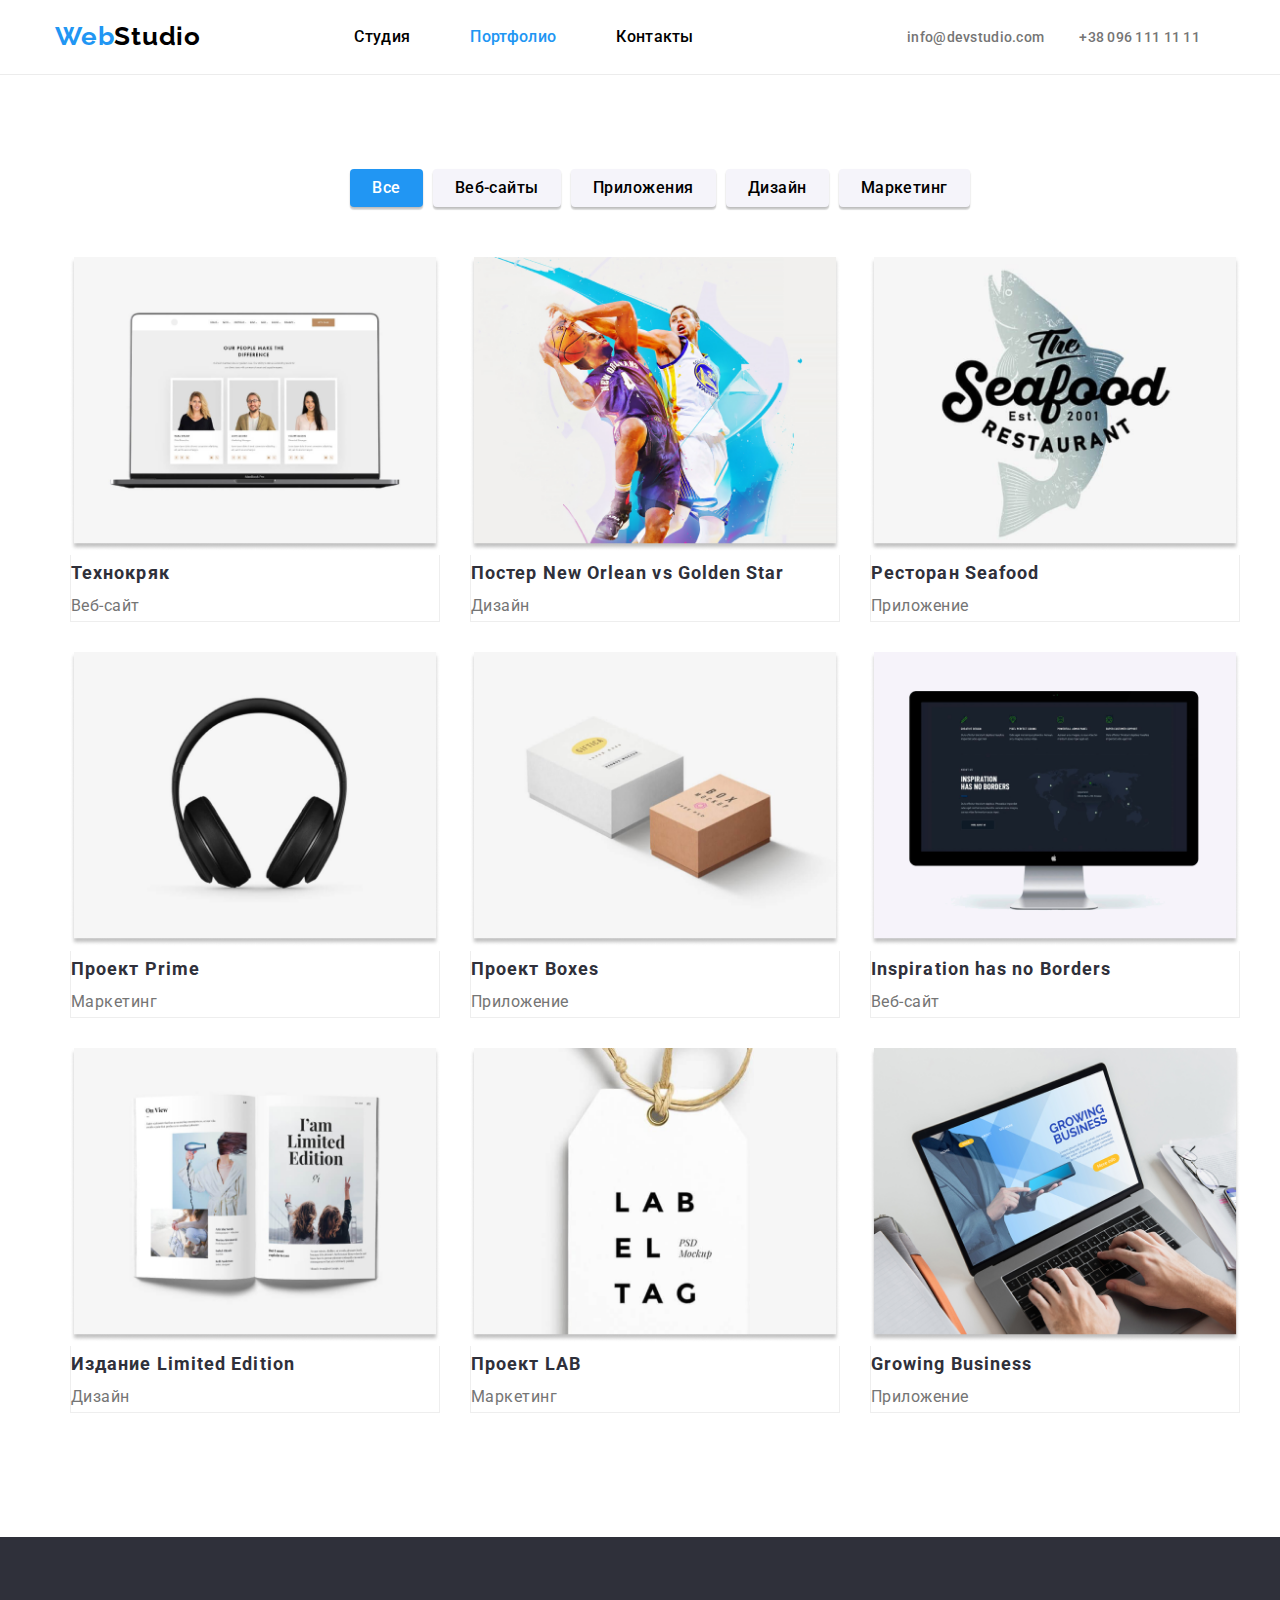
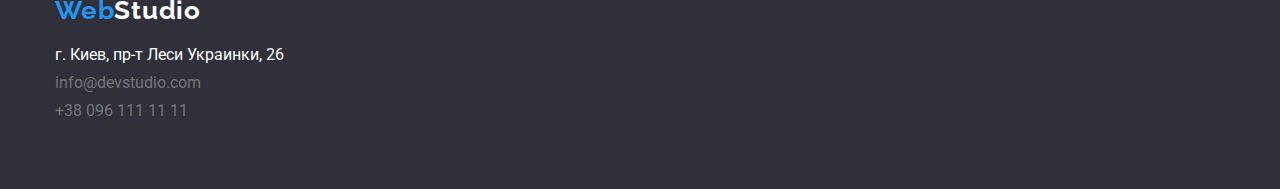
==== commit 5efb8069: "080220221125" ====
--- a/portfolio.html
+++ b/portfolio.html
@@ -58,7 +58,7 @@
         <!-- Часть секции со списком портфолио -->
 <ul class="our-projects_unit-list">
   <li class="our-projects__unit-list__list-item"><a href="#" class="item-project">
-    <img class="portfolio-img" src="/images/technokrack.png" alt="Ноутбук с открытим сайтом"
+    <img class="portfolio-img" src="./images/technokrack.png" alt="Ноутбук с открытим сайтом"
        width="370" height="294" />
     <div class="container-items">
        <h3 class="subhead">Технокряк</h3>
@@ -66,7 +66,7 @@
     </div>
  </a></li>
   <li class="our-projects__unit-list__list-item"><a href="#" class="item-project">
-    <img src="images/New Orlean vs Golden Star.png" 
+    <img src="./images/New Orlean vs Golden Star.png" 
     alt="Постер New Orlean vs Golden Star"
     width="370" 
     height="294" />
@@ -76,7 +76,7 @@
     </div>
  </a></li>
   <li class="our-projects__unit-list__list-item"><a href="#" class="item-project">
-    <img src="/images/Seafood_restorant.png" 
+    <img src="./images/Seafood_restorant.png" 
     alt="Ресторан Seafood" 
     width="370" 
     height="294" />
@@ -86,7 +86,7 @@
     </div>
  </a></li>
   <li class="our-projects__unit-list__list-item"><a href="#" class="item-project">
-    <img src="images/Prime_project.png" 
+    <img src="./images/Prime_project.png" 
     alt="Проект Prime" 
     width="370" 
     height="294" />
@@ -96,7 +96,7 @@
     </div>
  </a></li>
   <li class="our-projects__unit-list__list-item"><a href="#" class="item-project">
-    <img src="images/Boxes_project.png" 
+    <img src="./images/Boxes_project.png" 
     alt="Проект Boxes" 
     width="370" 
     height="294" />
@@ -106,7 +106,7 @@
     </div>
  </a></li>
   <li class="our-projects__unit-list__list-item"><a href="#" class="item-project">
-    <img src="images/Inspiration_has_no_Borders.png" 
+    <img src="./images/Inspiration_has_no_Borders.png" 
     alt="Inspiration has no Borders" 
     width="370" 
     height="294" />
@@ -116,7 +116,7 @@
     </div>
  </a></li>
   <li class="our-projects__unit-list__list-item"><a href="#" class="item-project">
-    <img src="images/Limited_Edition.png" 
+    <img src="./images/Limited_Edition.png" 
     alt="Издание Limited Edition" 
     width="370" 
     height="294" />
@@ -126,7 +126,7 @@
     </div>
  </a></li>
   <li class="our-projects__unit-list__list-item"><a href="#" class="item-project">
-    <img src="images/LAB_project.png" 
+    <img src="./images/LAB_project.png" 
     alt="Проект LAB" 
     width="370" 
     height="294" />
@@ -136,7 +136,7 @@
     </div>
  </a></li>
   <li class="our-projects__unit-list__list-item"><a href="#" class="item-project">
-    <img src="images/Growing_Business.png" 
+    <img src="./images/Growing_Business.png" 
     alt="Growing Business" 
     width="370" 
     height="294" />
--- a/css/styles.css
+++ b/css/styles.css
@@ -12,6 +12,7 @@
   --black-text-color: #2f303a;
   --subtext-color: #757575;
   --second-color: #2f303a;
+  --black-color2:#212121;
   --logo-color: #ffffff;
   --background-color-second: #f5f4fa;
 }
@@ -32,7 +33,6 @@
 }
 .header {
   border-bottom: 1px solid #ececec;
-  padding: 25px 0;
 }
 .header > .container {
 display: flex;
@@ -105,7 +105,7 @@
 }
 .header__contacts__list {
   padding-left: 35px;
-  color: var(--subtext);
+  color: var(--subtext-color);
   text-decoration: none;
   font-size: 14px;
   font-weight: 500;
@@ -214,21 +214,32 @@
   display: flex;
   justify-content: space-between;
   list-style: none;
-  height: 300px;
   align-items: center;
 }
 .fetures__unit__list__item {
   padding-left: 15px;
-}
-li.fetures__unit__list__item:first-child {
+  width: 270px;
+}
+.fetures__unit__list__item:first-child {
   padding: 0;
 }
+.fetures__unit__list__item__headline{
+  padding-bottom: 5px;
+  font-weight: 700;
+font-size: 14px;
+line-height: 16px;
+letter-spacing: 0.03em;
+text-transform: uppercase;
+color: var(--black-color2);
+}
 .fetures__unit__list__item__text {
+font-size: 14px;
+line-height: 24px;
+letter-spacing: 0.03em;
 }
 /* блок. чем мы занимаемся */
 .what-we-do {
-  height: 390px;
-  /* padding-top: 100px; */
+  padding-top: 0
 }
 .what-we-do__text {
   text-align: center;
@@ -250,10 +261,8 @@
 }
 /* блок. наша команда */
 .our-team {
-  height: 650px;
   background-color: var(--background-color-second);
   align-items: center;
-  padding-top: 135px;
 }
 .our-team__text {
   text-align: center;
@@ -269,10 +278,32 @@
 }
 .our-team__teammate {
   list-style: none;
+  background: #FFFFFF;
+box-shadow: 0px 1px 3px rgba(0, 0, 0, 0.12), 0px 1px 1px rgba(0, 0, 0, 0.14), 0px 2px 1px rgba(0, 0, 0, 0.2);
+border-radius: 0px 0px 4px 4px;
+height: 370px;
+}
+.team-mate-profile{
+  display: flex;
+  flex-direction: column;
+  align-items: center;
+  padding-top: 30px;
 }
 .name-surname {
+font-weight: 500;
+font-size: 16px;
+line-height: 19px;
+text-align: center;
+letter-spacing: 0.03em;
+color: var(--black-color2);
+padding-bottom: 10px;
 }
 .career {
+  font-size: 16px;
+line-height: 19px;
+text-align: center;
+letter-spacing: 0.03em;
+color:var(--subtext-color);
 }
 /* Начало стилей портфолио */
 .portfolio-nav__unit-list {
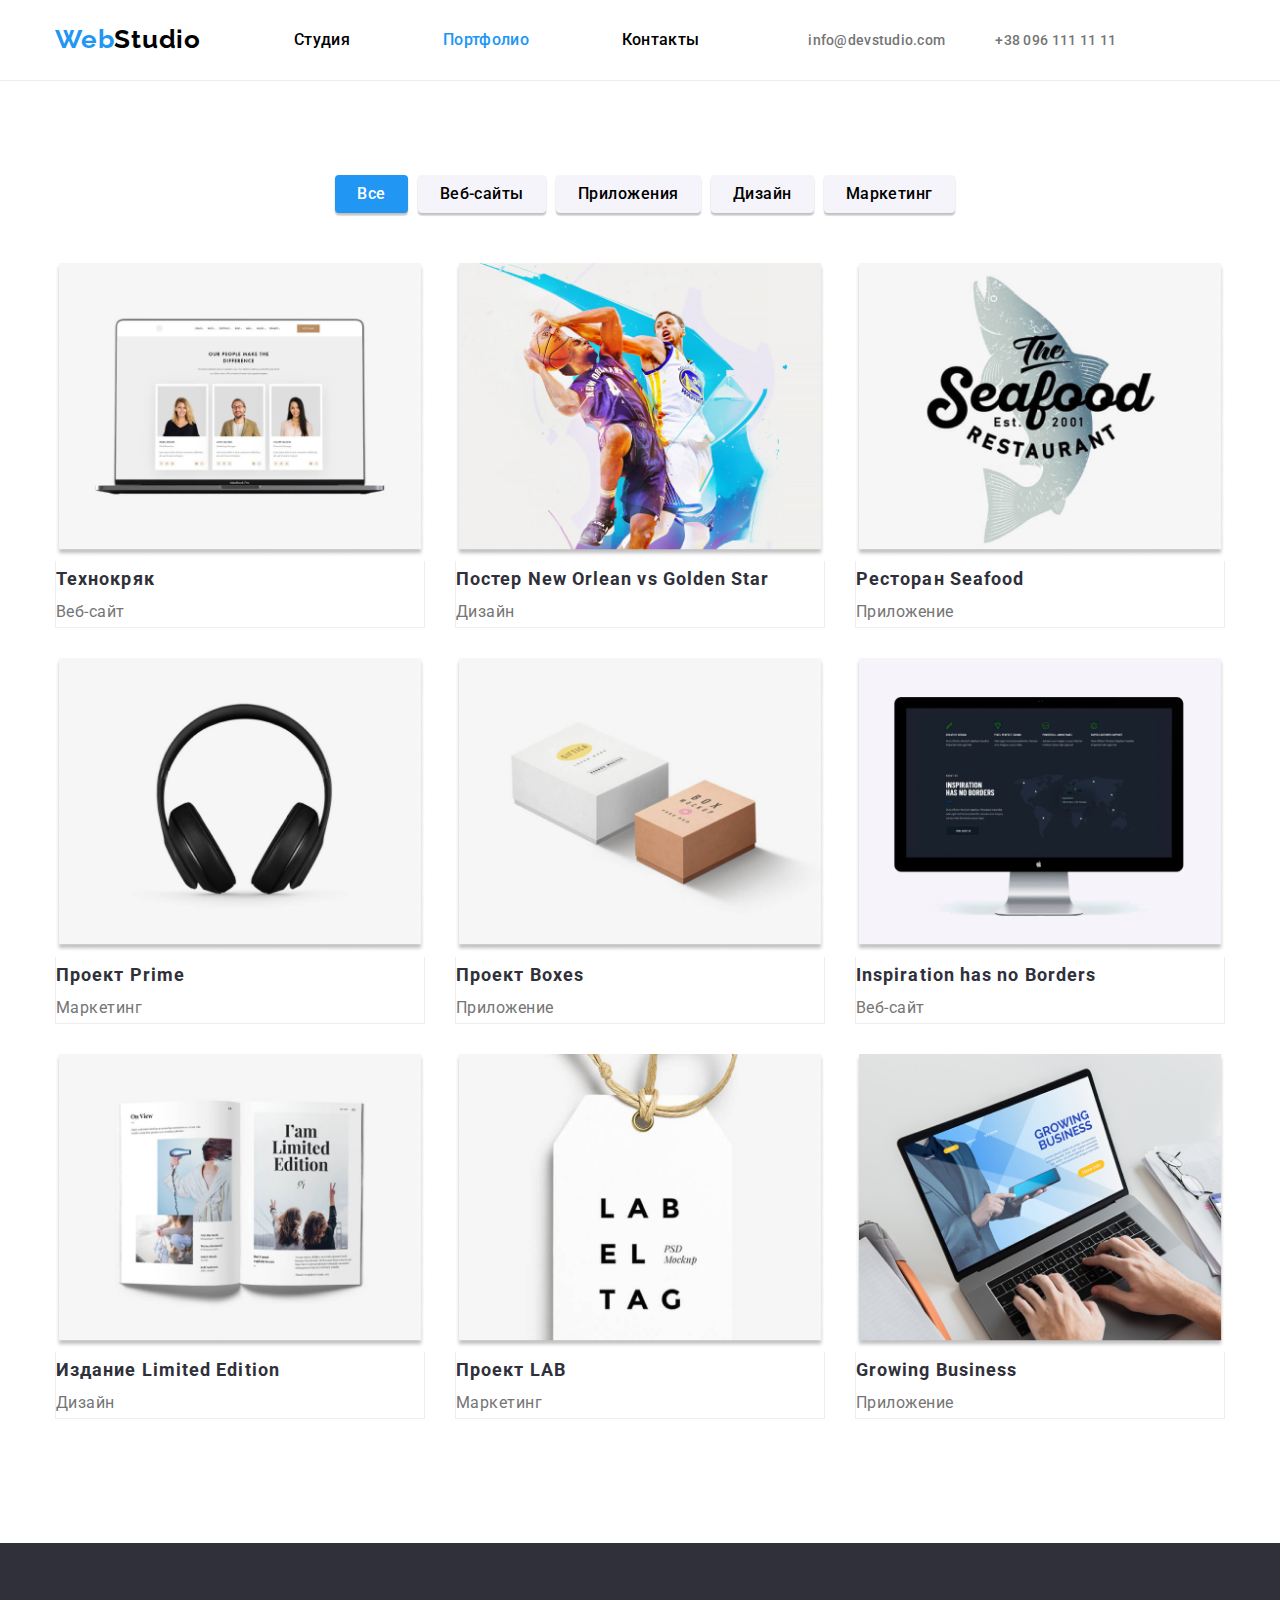
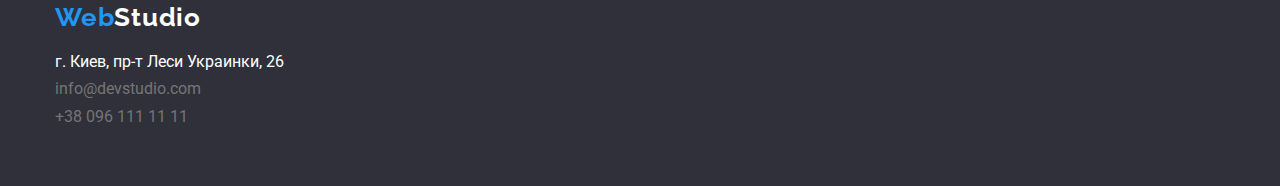
==== commit 5e6a4525: "09022022115" ====
--- a/portfolio.html
+++ b/portfolio.html
@@ -4,7 +4,7 @@
     <meta charset="UTF-8" />
     <meta http-equiv="X-UA-Compatible" content="IE=edge" />
     <meta name="viewport" content="width=device-width, initial-scale=1.0" />
-    <link rel="stylesheet" href="./css/modern-normalize.css">
+    <link rel="stylesheet" href="./css/modern-normalize.css" />
     <link rel="stylesheet" href="./css/styles.css" />
     <link rel="preconnect" href="https://fonts.googleapis.com" />
     <link rel="preconnect" href="https://fonts.gstatic.com" crossorigin />
@@ -18,144 +18,174 @@
     <!-- голова сайта -->
     <header class="header">
       <div class="container">
-      <a class="header__logo" href="./index.html"><span class="header__logo__web">Web</span>Studio</a>
-    <nav class="head-block">
-      <ul class="header__top__menu">
-        <li class="header__top__menu__pages"><a class="header__top__menu__pages__active" href="index.html">Студия</a> </li>
-        <li class="header__top__menu__pages active"><a class="header__top__menu__pages__active" href="portfolio.html">Портфолио</a></li>
-        <li class="header__top__menu__pages"><a class="header__top__menu__pages__active" href="#">Контакты</a></li>
-      </ul>
-    </nav>
-      <ul class="header__contacts">
-        <li class="header__contacts__list">info@devstudio.com</li>
-        <li class="header__contacts__list">+38 096 111 11 11</li>
-      </ul>
-    </div>
+        <a class="header__logo" href="./index.html"
+          ><span class="header__logo__web">Web</span>Studio</a
+        >
+        <nav class="head-block">
+          <ul class="header__top__menu">
+            <li class="header__top__menu__pages">
+              <a class="header__top__menu__pages__active" href="index.html">Студия</a>
+            </li>
+            <li class="header__top__menu__pages active">
+              <a class="header__top__menu__pages__active" href="portfolio.html">Портфолио</a>
+            </li>
+            <li class="header__top__menu__pages">
+              <a class="header__top__menu__pages__active" href="#">Контакты</a>
+            </li>
+          </ul>
+        </nav>
+        <ul class="header__contacts">
+          <li class="header__contacts__list">info@devstudio.com</li>
+          <li class="header__contacts__list">+38 096 111 11 11</li>
+        </ul>
+      </div>
     </header>
     <!-- основная часть сайта -->
     <main>
-      <section class="section container">
+      <section class="section">
         <div class="container">
-        <!-- Часть секции с кнопками фильтров -->
-        <ul class="portfolio-nav__unit-list">
-          <li class="portfolio-nav__unit-list__list-item"><button class="nav-button nav-button-active">
-            Все
-         </button></li>
-          <li class="portfolio-nav__unit-list__list-item"><button class="nav-button">
-            Веб-сайты
-         </button></li>
-          <li class="portfolio-nav__unit-list__list-item"><button class="nav-button">
-            Приложения
-         </button></li>
-          <li class="portfolio-nav__unit-list__list-item"><button class="nav-button">
-            Дизайн
-         </button></li>
-          <li class="portfolio-nav__unit-list__list-item"><button class="nav-button">
-            Маркетинг
-         </button></li>
-        </ul>
+          <!-- Часть секции с кнопками фильтров -->
+          <ul class="portfolio-nav__unit-list">
+            <li class="portfolio-nav__unit-list__list-item">
+              <button class="nav-button nav-button-active">Все</button>
+            </li>
+            <li class="portfolio-nav__unit-list__list-item">
+              <button class="nav-button">Веб-сайты</button>
+            </li>
+            <li class="portfolio-nav__unit-list__list-item">
+              <button class="nav-button">Приложения</button>
+            </li>
+            <li class="portfolio-nav__unit-list__list-item">
+              <button class="nav-button">Дизайн</button>
+            </li>
+            <li class="portfolio-nav__unit-list__list-item">
+              <button class="nav-button">Маркетинг</button>
+            </li>
+          </ul>
 
-        <!-- Часть секции со списком портфолио -->
-<ul class="our-projects_unit-list">
-  <li class="our-projects__unit-list__list-item"><a href="#" class="item-project">
-    <img class="portfolio-img" src="./images/technokrack.png" alt="Ноутбук с открытим сайтом"
-       width="370" height="294" />
-    <div class="container-items">
-       <h3 class="subhead">Технокряк</h3>
-       <p class="subtext">Веб-сайт</p>
-    </div>
- </a></li>
-  <li class="our-projects__unit-list__list-item"><a href="#" class="item-project">
-    <img src="./images/New Orlean vs Golden Star.png" 
-    alt="Постер New Orlean vs Golden Star"
-    width="370" 
-    height="294" />
-    <div class="container-items">
-       <h3 class="subhead">Постер New Orlean vs Golden Star</h3>
-       <p class="subtext">Дизайн</p>
-    </div>
- </a></li>
-  <li class="our-projects__unit-list__list-item"><a href="#" class="item-project">
-    <img src="./images/Seafood_restorant.png" 
-    alt="Ресторан Seafood" 
-    width="370" 
-    height="294" />
-    <div class="container-items">
-       <h3 class="subhead">Ресторан Seafood</h3>
-       <p class="subtext">Приложение</p>
-    </div>
- </a></li>
-  <li class="our-projects__unit-list__list-item"><a href="#" class="item-project">
-    <img src="./images/Prime_project.png" 
-    alt="Проект Prime" 
-    width="370" 
-    height="294" />
-    <div class="container-items">
-       <h3 class="subhead">Проект Prime</h3>
-       <p class="subtext">Маркетинг</p>
-    </div>
- </a></li>
-  <li class="our-projects__unit-list__list-item"><a href="#" class="item-project">
-    <img src="./images/Boxes_project.png" 
-    alt="Проект Boxes" 
-    width="370" 
-    height="294" />
-    <div class="container-items">
-       <h3 class="subhead">Проект Boxes</h3>
-       <p class="subtext">Приложение</p>
-    </div>
- </a></li>
-  <li class="our-projects__unit-list__list-item"><a href="#" class="item-project">
-    <img src="./images/Inspiration_has_no_Borders.png" 
-    alt="Inspiration has no Borders" 
-    width="370" 
-    height="294" />
-    <div class="container-items">
-       <h3 class="subhead">Inspiration has no Borders</h3>
-       <p class="subtext">Веб-сайт</p>
-    </div>
- </a></li>
-  <li class="our-projects__unit-list__list-item"><a href="#" class="item-project">
-    <img src="./images/Limited_Edition.png" 
-    alt="Издание Limited Edition" 
-    width="370" 
-    height="294" />
-    <div class="container-items">
-       <h3 class="subhead">Издание Limited Edition</h3>
-       <p class="subtext">Дизайн</p>
-    </div>
- </a></li>
-  <li class="our-projects__unit-list__list-item"><a href="#" class="item-project">
-    <img src="./images/LAB_project.png" 
-    alt="Проект LAB" 
-    width="370" 
-    height="294" />
-    <div class="container-items">
-       <h3 class="subhead">Проект LAB</h3>
-       <p class="subtext">Маркетинг</p>
-    </div>
- </a></li>
-  <li class="our-projects__unit-list__list-item"><a href="#" class="item-project">
-    <img src="./images/Growing_Business.png" 
-    alt="Growing Business" 
-    width="370" 
-    height="294" />
-    <div class="container-items">
-       <h3 class="subhead">Growing Business</h3>
-       <p class="subtext">Приложение</p>
-    </div>
- </a></li>
-</ul>
-</div>
+          <!-- Часть секции со списком портфолио -->
+          <ul class="our-projects_unit-list">
+            <li class="our-projects__unit-list__list-item">
+              <a href="#" class="item-project">
+                <img
+                  class="portfolio-img"
+                  src="./images/technokrack.png"
+                  alt="Ноутбук с открытим сайтом"
+                  width="370"
+                  height="294"
+                />
+                <div class="container-items">
+                  <h3 class="subhead">Технокряк</h3>
+                  <p class="subtext">Веб-сайт</p>
+                </div>
+              </a>
+            </li>
+            <li class="our-projects__unit-list__list-item">
+              <a href="#" class="item-project">
+                <img
+                  src="./images/New Orlean vs Golden Star.png"
+                  alt="Постер New Orlean vs Golden Star"
+                  width="370"
+                  height="294"
+                />
+                <div class="container-items">
+                  <h3 class="subhead">Постер New Orlean vs Golden Star</h3>
+                  <p class="subtext">Дизайн</p>
+                </div>
+              </a>
+            </li>
+            <li class="our-projects__unit-list__list-item">
+              <a href="#" class="item-project">
+                <img
+                  src="./images/Seafood_restorant.png"
+                  alt="Ресторан Seafood"
+                  width="370"
+                  height="294"
+                />
+                <div class="container-items">
+                  <h3 class="subhead">Ресторан Seafood</h3>
+                  <p class="subtext">Приложение</p>
+                </div>
+              </a>
+            </li>
+            <li class="our-projects__unit-list__list-item">
+              <a href="#" class="item-project">
+                <img src="./images/Prime_project.png" alt="Проект Prime" width="370" height="294" />
+                <div class="container-items">
+                  <h3 class="subhead">Проект Prime</h3>
+                  <p class="subtext">Маркетинг</p>
+                </div>
+              </a>
+            </li>
+            <li class="our-projects__unit-list__list-item">
+              <a href="#" class="item-project">
+                <img src="./images/Boxes_project.png" alt="Проект Boxes" width="370" height="294" />
+                <div class="container-items">
+                  <h3 class="subhead">Проект Boxes</h3>
+                  <p class="subtext">Приложение</p>
+                </div>
+              </a>
+            </li>
+            <li class="our-projects__unit-list__list-item">
+              <a href="#" class="item-project">
+                <img
+                  src="./images/Inspiration_has_no_Borders.png"
+                  alt="Inspiration has no Borders"
+                  width="370"
+                  height="294"
+                />
+                <div class="container-items">
+                  <h3 class="subhead">Inspiration has no Borders</h3>
+                  <p class="subtext">Веб-сайт</p>
+                </div>
+              </a>
+            </li>
+            <li class="our-projects__unit-list__list-item">
+              <a href="#" class="item-project">
+                <img
+                  src="./images/Limited_Edition.png"
+                  alt="Издание Limited Edition"
+                  width="370"
+                  height="294"
+                />
+                <div class="container-items">
+                  <h3 class="subhead">Издание Limited Edition</h3>
+                  <p class="subtext">Дизайн</p>
+                </div>
+              </a>
+            </li>
+            <li class="our-projects__unit-list__list-item">
+              <a href="#" class="item-project">
+                <img src="./images/LAB_project.png" alt="Проект LAB" width="370" height="294" />
+                <div class="container-items">
+                  <h3 class="subhead">Проект LAB</h3>
+                  <p class="subtext">Маркетинг</p>
+                </div>
+              </a>
+            </li>
+            <li class="our-projects__unit-list__list-item">
+              <a href="#" class="item-project">
+                <img
+                  src="./images/Growing_Business.png"
+                  alt="Growing Business"
+                  width="370"
+                  height="294"
+                />
+                <div class="container-items">
+                  <h3 class="subhead">Growing Business</h3>
+                  <p class="subtext">Приложение</p>
+                </div>
+              </a>
+            </li>
+          </ul>
+        </div>
       </section>
     </main>
     <!-- подвал сайта -->
     <footer class="footer">
       <div class="container">
         <div>
-          <a href="#" class="footer__logo"
-            ><span class="footer__logo__web">Web</span>Studio
-          </a>
+          <a href="#" class="footer__logo"><span class="footer__logo__web">Web</span>Studio </a>
           <adress class="footer__adress">
             <ul class="footer__adress__unit">
               <li class="footer__adress__unit__list">
@@ -170,14 +200,10 @@
                 </p>
               </li>
               <li class="footer__adress__unit__list">
-                <a href="mailto:info@devstudio.com" class="footer-item"
-                  >info@devstudio.com</a
-                >
+                <a href="mailto:info@devstudio.com" class="footer-item">info@devstudio.com</a>
               </li>
               <li class="footer__adress__unit__list">
-                <a href="tel:+380961111111" class="footer-item"
-                  >+38 096 111 11 11</a
-                >
+                <a href="tel:+380961111111" class="footer-item">+38 096 111 11 11</a>
               </li>
             </ul>
           </adress>
@@ -195,4 +221,3 @@
     </footer>
   </body>
 </html>
-   --- a/css/styles.css
+++ b/css/styles.css
@@ -12,7 +12,7 @@
   --black-text-color: #2f303a;
   --subtext-color: #757575;
   --second-color: #2f303a;
-  --black-color2:#212121;
+  --black-color2: #212121;
   --logo-color: #ffffff;
   --background-color-second: #f5f4fa;
 }
@@ -27,21 +27,22 @@
   padding-left: 15px;
   padding-right: 15px;
 }
-.section{
+.section {
   padding-top: 94px;
   padding-bottom: 94px;
 }
 .header {
   border-bottom: 1px solid #ececec;
+  padding-top: 25px;
+  padding-bottom: 25px;
 }
 .header > .container {
-display: flex;
-justify-content: space-between;
-align-items: center;
+  display: flex;
+  align-items: center;
 }
 .head-block {
-   display: flex;
-   align-items: center;
+  display: flex;
+  align-items: center;
 }
 .header__top__menu__pages:hover,
 .header__top__menu__pages:focus {
@@ -54,7 +55,7 @@
   cursor: pointer;
 }
 .nav-button:hover,
-.nav-button:focus{
+.nav-button:focus {
   background-color: var(--button-and-logo-color);
   color: var(--background-color);
   cursor: pointer;
@@ -63,6 +64,7 @@
   color: var(--button-and-logo-color);
 }
 .header__logo {
+  margin-right: 93px;
   color: var(--black-text-color);
   text-decoration: none;
   font-family: "Raleway", sans-serif;
@@ -85,26 +87,27 @@
   display: flex;
   list-style: none;
   justify-content: space-between;
-  padding: 30px;
   display: block; /* заповнення цілого контейнера по краяям. Стосується кнопки */
   font-weight: 500;
   font-size: 16px;
   line-height: 0.875;
   letter-spacing: 0.02em;
 }
-.header__top__menu__pages__active{
-  text-decoration: none;
-    color: inherit;
+.header__top__menu__pages__active {
+  text-decoration: none;
+  color: inherit;
+}
+.header__top__menu__pages:not(:last-child) {
+  margin-right: 93px;
 }
 .header__contacts {
   display: flex;
   justify-content: space-between;
   text-decoration: none;
   list-style: none;
-  padding: 25px;
+  margin: 0 auto;
 }
 .header__contacts__list {
-  padding-left: 35px;
   color: var(--subtext-color);
   text-decoration: none;
   font-size: 14px;
@@ -112,12 +115,14 @@
   line-height: 0.875;
   letter-spacing: 0.02em;
 }
+.header__contacts__list:not(:last-child) {
+  margin-right: 50px;
+}
 /* подвал сайта */
 .footer {
-  display: flex;
-  height: 252px;
   background-color: var(--second-color);
-  align-items: center;
+  padding-top: 60px;
+  padding-bottom: 60px;
 }
 /* блок с адресами */
 .footer__logo {
@@ -128,6 +133,7 @@
   line-height: 1.15;
   font-weight: 700;
   letter-spacing: 0.03em;
+  margin-bottom: 20px;
 }
 .footer__logo__web {
   color: var(--button-and-logo-color);
@@ -141,7 +147,9 @@
 }
 .footer__adress__unit__list {
   list-style: none;
-  padding-bottom: 10px;
+}
+.footer__adress__unit__list:not(:last-child) {
+  margin-bottom: 9px;
 }
 .footer__adress__unit__list__street {
 }
@@ -172,20 +180,17 @@
   color: #ffffff;
   padding-left: 20px;
 } */
+
 /* блок з банером */
 .baner {
-  height: 570px;
   background-color: var(--second-color);
-  display: flex;
-  flex-direction: column;
-  align-items: center;
+  text-align: center;
+  padding-top: 200px;
+  padding-bottom: 200px;
 }
 .slider__sentences {
-  display: flex;
-  justify-content: center;
   color: var(--white-text-color);
-  padding-top: 200px;
-  padding-bottom: 20px;
+  margin-bottom: 20px;
   font-size: 44px;
   font-weight: 900;
   line-height: 1.36;
@@ -217,38 +222,37 @@
   align-items: center;
 }
 .fetures__unit__list__item {
-  padding-left: 15px;
   width: 270px;
 }
-.fetures__unit__list__item:first-child {
-  padding: 0;
-}
-.fetures__unit__list__item__headline{
+.fetures__unit__list__item:not(:last-child) {
+  margin-right: 30px;
+}
+.fetures__unit__list__item__headline {
   padding-bottom: 5px;
   font-weight: 700;
-font-size: 14px;
-line-height: 16px;
-letter-spacing: 0.03em;
-text-transform: uppercase;
-color: var(--black-color2);
+  font-size: 14px;
+  line-height: 16px;
+  letter-spacing: 0.03em;
+  text-transform: uppercase;
+  color: var(--black-color2);
 }
 .fetures__unit__list__item__text {
-font-size: 14px;
-line-height: 24px;
-letter-spacing: 0.03em;
+  font-size: 14px;
+  line-height: 24px;
+  letter-spacing: 0.03em;
 }
 /* блок. чем мы занимаемся */
 .what-we-do {
-  padding-top: 0
+  padding-top: 0;
 }
 .what-we-do__text {
   text-align: center;
   padding-bottom: 30px;
-  font-weight: 700;
-font-size: 36px;
-line-height: 42px;
-letter-spacing: 0.03em;
-
+  margin-bottom: 50px;
+  font-weight: 700;
+  font-size: 36px;
+  line-height: 42px;
+  letter-spacing: 0.03em;
 }
 .what-we-do_unit-list {
   display: flex;
@@ -267,10 +271,11 @@
 .our-team__text {
   text-align: center;
   padding-bottom: 30px;
-  font-weight: 700;
-font-size: 36px;
-line-height: 42px;
-letter-spacing: 0.03em;
+  margin-bottom: 50px;
+  font-weight: 700;
+  font-size: 36px;
+  line-height: 42px;
+  letter-spacing: 0.03em;
 }
 .our-team__unit-list {
   display: flex;
@@ -278,32 +283,34 @@
 }
 .our-team__teammate {
   list-style: none;
-  background: #FFFFFF;
-box-shadow: 0px 1px 3px rgba(0, 0, 0, 0.12), 0px 1px 1px rgba(0, 0, 0, 0.14), 0px 2px 1px rgba(0, 0, 0, 0.2);
-border-radius: 0px 0px 4px 4px;
-height: 370px;
-}
-.team-mate-profile{
-  display: flex;
-  flex-direction: column;
+  background: #ffffff;
+  box-shadow: 0px 1px 3px rgba(0, 0, 0, 0.12), 0px 1px 1px rgba(0, 0, 0, 0.14),
+    0px 2px 1px rgba(0, 0, 0, 0.2);
+  border-radius: 0px 0px 4px 4px;
+  /* height: 370px; */
+}
+.team-mate-profile {
+  /* display: flex;
+  flex-direction: column; */
   align-items: center;
   padding-top: 30px;
+  padding-bottom: 30px;
 }
 .name-surname {
-font-weight: 500;
-font-size: 16px;
-line-height: 19px;
-text-align: center;
-letter-spacing: 0.03em;
-color: var(--black-color2);
-padding-bottom: 10px;
+  font-weight: 500;
+  font-size: 16px;
+  line-height: 19px;
+  text-align: center;
+  letter-spacing: 0.03em;
+  color: var(--black-color2);
+  margin-bottom: 10px;
 }
 .career {
   font-size: 16px;
-line-height: 19px;
-text-align: center;
-letter-spacing: 0.03em;
-color:var(--subtext-color);
+  line-height: 19px;
+  text-align: center;
+  letter-spacing: 0.03em;
+  color: var(--subtext-color);
 }
 /* Начало стилей портфолио */
 .portfolio-nav__unit-list {
@@ -311,7 +318,7 @@
   justify-content: center;
   align-items: center;
   list-style: none;
-  padding-bottom: 50px;
+  margin-bottom: 50px;
 }
 
 /* кнопки портфоліо */
@@ -350,7 +357,7 @@
 .our-projects__unit-list__list-item {
   padding: 0px 30px 30px 0px;
 }
-.our-projects__unit-list__list-item:nth-child(3n+3) {
+.our-projects__unit-list__list-item:nth-child(3n + 3) {
   padding-right: 0;
 }
 .item-project {
@@ -360,10 +367,10 @@
 }
 .container-items {
   color: var(--black-text-color);
-  background: #FFFFFF;
-  border-bottom:1px solid #EEEEEE;
-  border-left:1px solid #EEEEEE;
-  border-right:1px solid #EEEEEE;
+  background: #ffffff;
+  border-bottom: 1px solid #eeeeee;
+  border-left: 1px solid #eeeeee;
+  border-right: 1px solid #eeeeee;
 }
 .subhead {
 }
@@ -384,4 +391,4 @@
   line-height: 30px;
   letter-spacing: 0.03em;
   color: var(--subtext-color);
-}+}
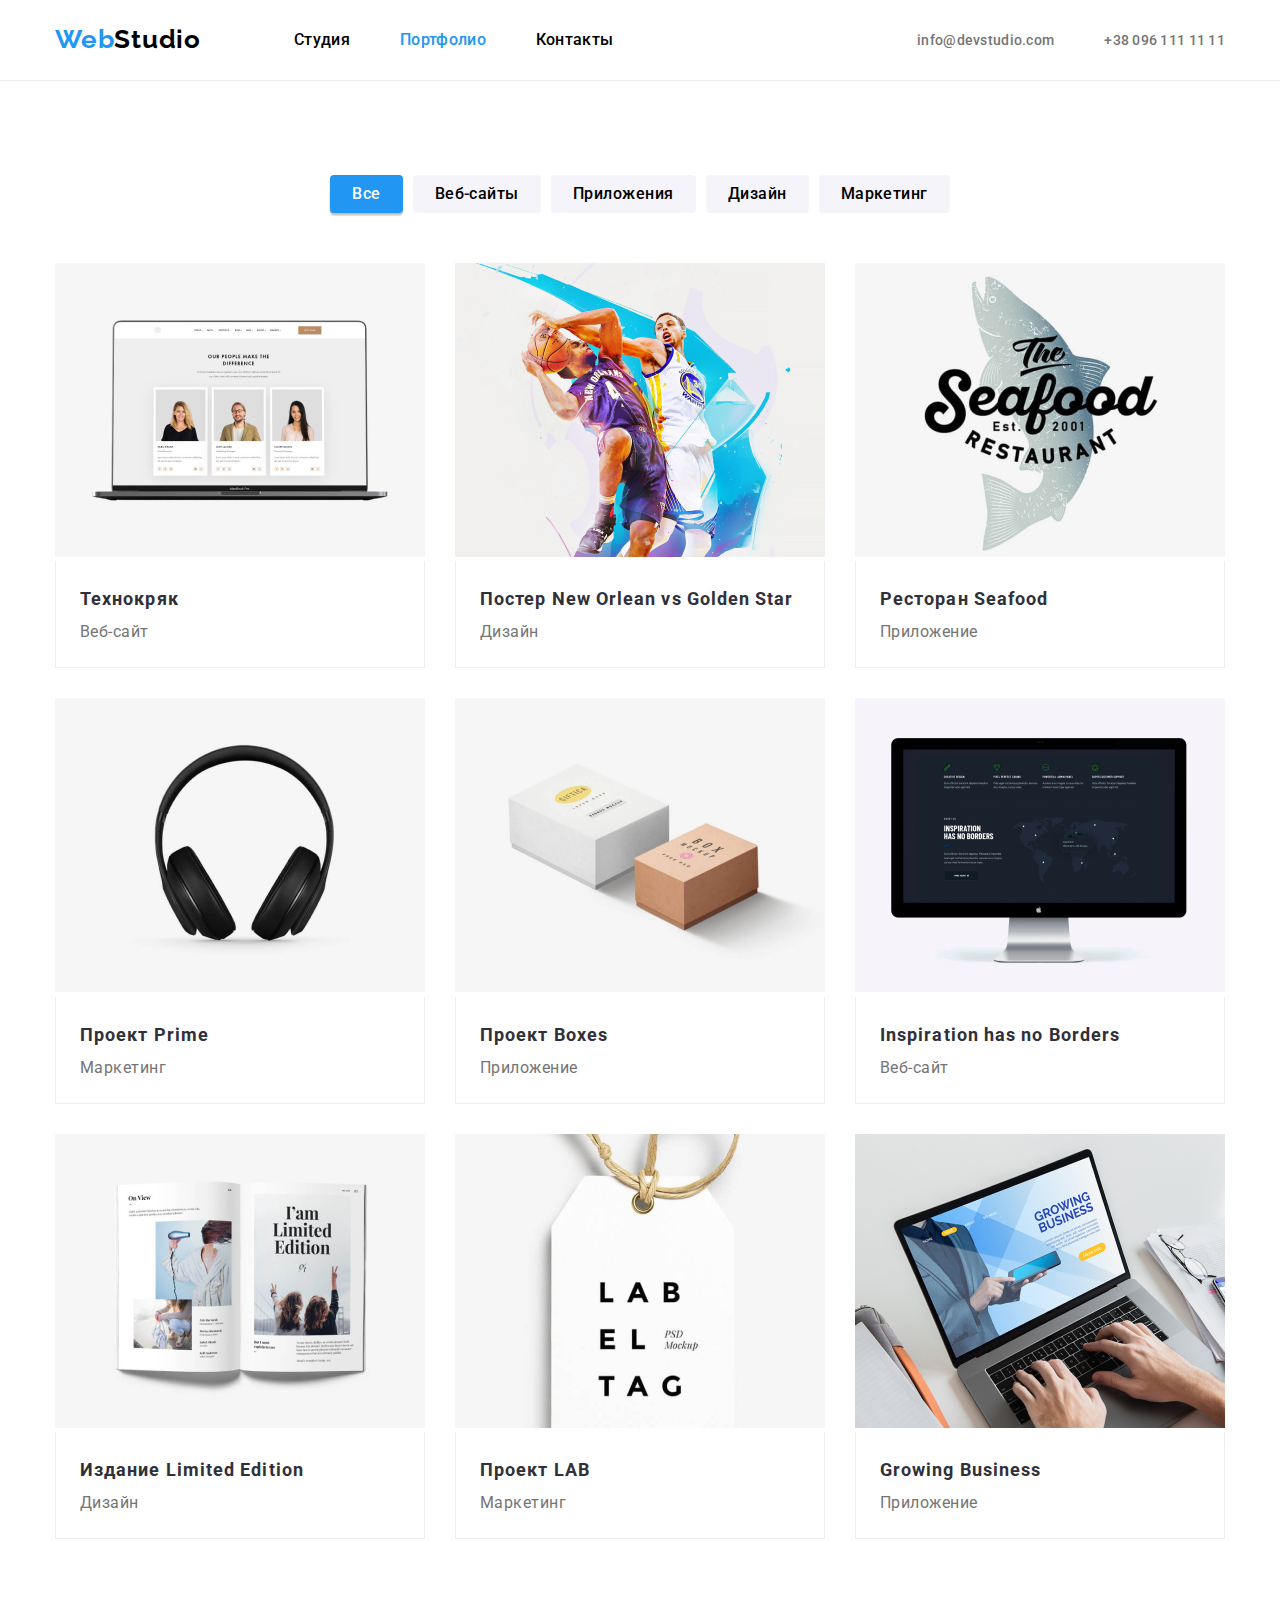
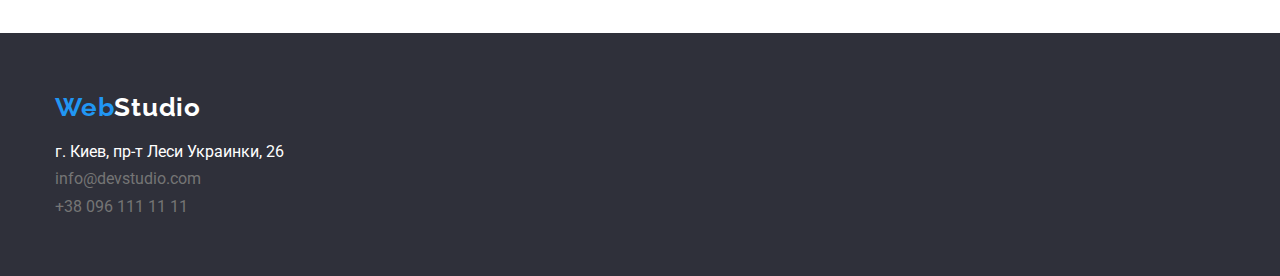
==== commit 23ce95e2: "100220221525" ====
--- a/portfolio.html
+++ b/portfolio.html
@@ -67,13 +67,20 @@
           <ul class="our-projects_unit-list">
             <li class="our-projects__unit-list__list-item">
               <a href="#" class="item-project">
-                <img
-                  class="portfolio-img"
-                  src="./images/technokrack.png"
-                  alt="Ноутбук с открытим сайтом"
-                  width="370"
-                  height="294"
-                />
+                <div class="img-thumb">
+                  <img
+                    class="portfolio-img"
+                    src="./images/technokrack.png"
+                    alt="Ноутбук с открытим сайтом"
+                    width="370"
+                    height="294"
+                  />
+                  <p class="our-projects__description-text">
+                    Технокряк это современная площадка распространения коронавируса. Компании
+                    используют эту платформу для цифрового шпионажа и атак на защищённые сервера
+                    конкурентов.
+                  </p>
+                </div>
                 <div class="container-items">
                   <h3 class="subhead">Технокряк</h3>
                   <p class="subtext">Веб-сайт</p>
@@ -82,12 +89,19 @@
             </li>
             <li class="our-projects__unit-list__list-item">
               <a href="#" class="item-project">
-                <img
-                  src="./images/New Orlean vs Golden Star.png"
-                  alt="Постер New Orlean vs Golden Star"
-                  width="370"
-                  height="294"
-                />
+                <div class="img-thumb">
+                  <img
+                    src="./images/New Orlean vs Golden Star.png"
+                    alt="Постер New Orlean vs Golden Star"
+                    width="370"
+                    height="294"
+                  />
+                  <p class="our-projects__description-text">
+                    Технокряк это современная площадка распространения коронавируса. Компании
+                    используют эту платформу для цифрового шпионажа и атак на защищённые сервера
+                    конкурентов.
+                  </p>
+                </div>
                 <div class="container-items">
                   <h3 class="subhead">Постер New Orlean vs Golden Star</h3>
                   <p class="subtext">Дизайн</p>
@@ -96,12 +110,19 @@
             </li>
             <li class="our-projects__unit-list__list-item">
               <a href="#" class="item-project">
-                <img
-                  src="./images/Seafood_restorant.png"
-                  alt="Ресторан Seafood"
-                  width="370"
-                  height="294"
-                />
+                <div class="img-thumb">
+                  <img
+                    src="./images/Seafood_restorant.png"
+                    alt="Ресторан Seafood"
+                    width="370"
+                    height="294"
+                  />
+                  <p class="our-projects__description-text">
+                    Технокряк это современная площадка распространения коронавируса. Компании
+                    используют эту платформу для цифрового шпионажа и атак на защищённые сервера
+                    конкурентов.
+                  </p>
+                </div>
                 <div class="container-items">
                   <h3 class="subhead">Ресторан Seafood</h3>
                   <p class="subtext">Приложение</p>
@@ -110,7 +131,19 @@
             </li>
             <li class="our-projects__unit-list__list-item">
               <a href="#" class="item-project">
-                <img src="./images/Prime_project.png" alt="Проект Prime" width="370" height="294" />
+                <div class="img-thumb">
+                  <img
+                    src="./images/Prime_project.png"
+                    alt="Проект Prime"
+                    width="370"
+                    height="294"
+                  />
+                  <p class="our-projects__description-text">
+                    Технокряк это современная площадка распространения коронавируса. Компании
+                    используют эту платформу для цифрового шпионажа и атак на защищённые сервера
+                    конкурентов.
+                  </p>
+                </div>
                 <div class="container-items">
                   <h3 class="subhead">Проект Prime</h3>
                   <p class="subtext">Маркетинг</p>
@@ -119,7 +152,19 @@
             </li>
             <li class="our-projects__unit-list__list-item">
               <a href="#" class="item-project">
-                <img src="./images/Boxes_project.png" alt="Проект Boxes" width="370" height="294" />
+                <div class="img-thumb">
+                  <img
+                    src="./images/Boxes_project.png"
+                    alt="Проект Boxes"
+                    width="370"
+                    height="294"
+                  />
+                  <p class="our-projects__description-text">
+                    Технокряк это современная площадка распространения коронавируса. Компании
+                    используют эту платформу для цифрового шпионажа и атак на защищённые сервера
+                    конкурентов.
+                  </p>
+                </div>
                 <div class="container-items">
                   <h3 class="subhead">Проект Boxes</h3>
                   <p class="subtext">Приложение</p>
@@ -128,12 +173,19 @@
             </li>
             <li class="our-projects__unit-list__list-item">
               <a href="#" class="item-project">
-                <img
-                  src="./images/Inspiration_has_no_Borders.png"
-                  alt="Inspiration has no Borders"
-                  width="370"
-                  height="294"
-                />
+                <div class="img-thumb">
+                  <img
+                    src="./images/Inspiration_has_no_Borders.png"
+                    alt="Inspiration has no Borders"
+                    width="370"
+                    height="294"
+                  />
+                  <p class="our-projects__description-text">
+                    Технокряк это современная площадка распространения коронавируса. Компании
+                    используют эту платформу для цифрового шпионажа и атак на защищённые сервера
+                    конкурентов.
+                  </p>
+                </div>
                 <div class="container-items">
                   <h3 class="subhead">Inspiration has no Borders</h3>
                   <p class="subtext">Веб-сайт</p>
@@ -142,12 +194,19 @@
             </li>
             <li class="our-projects__unit-list__list-item">
               <a href="#" class="item-project">
-                <img
-                  src="./images/Limited_Edition.png"
-                  alt="Издание Limited Edition"
-                  width="370"
-                  height="294"
-                />
+                <div class="img-thumb">
+                  <img
+                    src="./images/Limited_Edition.png"
+                    alt="Издание Limited Edition"
+                    width="370"
+                    height="294"
+                  />
+                  <p class="our-projects__description-text">
+                    Технокряк это современная площадка распространения коронавируса. Компании
+                    используют эту платформу для цифрового шпионажа и атак на защищённые сервера
+                    конкурентов.
+                  </p>
+                </div>
                 <div class="container-items">
                   <h3 class="subhead">Издание Limited Edition</h3>
                   <p class="subtext">Дизайн</p>
@@ -156,7 +215,14 @@
             </li>
             <li class="our-projects__unit-list__list-item">
               <a href="#" class="item-project">
-                <img src="./images/LAB_project.png" alt="Проект LAB" width="370" height="294" />
+                <div class="img-thumb">
+                  <img src="./images/LAB_project.png" alt="Проект LAB" width="370" height="294" />
+                  <p class="our-projects__description-text">
+                    Технокряк это современная площадка распространения коронавируса. Компании
+                    используют эту платформу для цифрового шпионажа и атак на защищённые сервера
+                    конкурентов.
+                  </p>
+                </div>
                 <div class="container-items">
                   <h3 class="subhead">Проект LAB</h3>
                   <p class="subtext">Маркетинг</p>
@@ -165,12 +231,19 @@
             </li>
             <li class="our-projects__unit-list__list-item">
               <a href="#" class="item-project">
-                <img
-                  src="./images/Growing_Business.png"
-                  alt="Growing Business"
-                  width="370"
-                  height="294"
-                />
+                <div class="img-thumb">
+                  <img
+                    src="./images/Growing_Business.png"
+                    alt="Growing Business"
+                    width="370"
+                    height="294"
+                  />
+                  <p class="our-projects__description-text">
+                    Технокряк это современная площадка распространения коронавируса. Компании
+                    используют эту платформу для цифрового шпионажа и атак на защищённые сервера
+                    конкурентов.
+                  </p>
+                </div>
                 <div class="container-items">
                   <h3 class="subhead">Growing Business</h3>
                   <p class="subtext">Приложение</p>
--- a/css/styles.css
+++ b/css/styles.css
@@ -59,6 +59,14 @@
   background-color: var(--button-and-logo-color);
   color: var(--background-color);
   cursor: pointer;
+  box-shadow: 0px 3px 1px rgba(0, 0, 0, 0.1), 0px 1px 2px rgba(0, 0, 0, 0.08),
+    0px 2px 2px rgba(0, 0, 0, 0.12);
+}
+.our-projects__unit-list__list-item:hover,
+.our-projects__unit-list__list-item:focus {
+  cursor: pointer;
+  box-shadow: 0px 3px 1px rgba(0, 0, 0, 0.1), 0px 1px 2px rgba(0, 0, 0, 0.08),
+    0px 2px 2px rgba(0, 0, 0, 0.12);
 }
 .active {
   color: var(--button-and-logo-color);
@@ -98,14 +106,14 @@
   color: inherit;
 }
 .header__top__menu__pages:not(:last-child) {
-  margin-right: 93px;
+  margin-right: 50px;
 }
 .header__contacts {
   display: flex;
   justify-content: space-between;
   text-decoration: none;
   list-style: none;
-  margin: 0 auto;
+margin-left: auto;
 }
 .header__contacts__list {
   color: var(--subtext-color);
@@ -134,14 +142,13 @@
   font-weight: 700;
   letter-spacing: 0.03em;
   margin-bottom: 20px;
+  display: block;
 }
 .footer__logo__web {
   color: var(--button-and-logo-color);
 }
 .footer__adress {
-  display: flex;
-  justify-content: flex-start;
-  padding-top: 20px;
+  margin-top: 20px;
 }
 .footer__adress__unit {
 }
@@ -228,7 +235,7 @@
   margin-right: 30px;
 }
 .fetures__unit__list__item__headline {
-  padding-bottom: 5px;
+  margin-bottom: 5px;
   font-weight: 700;
   font-size: 14px;
   line-height: 16px;
@@ -247,8 +254,7 @@
 }
 .what-we-do__text {
   text-align: center;
-  padding-bottom: 30px;
-  margin-bottom: 50px;
+   margin-bottom: 50px;
   font-weight: 700;
   font-size: 36px;
   line-height: 42px;
@@ -270,7 +276,6 @@
 }
 .our-team__text {
   text-align: center;
-  padding-bottom: 30px;
   margin-bottom: 50px;
   font-weight: 700;
   font-size: 36px;
@@ -322,8 +327,8 @@
 }
 
 /* кнопки портфоліо */
-.portfolio-nav__unit-list__list-item {
-  padding-left: 10px;
+.portfolio-nav__unit-list__list-item:not(:last-child) {
+  margin-right: 10px;
 }
 .nav-button {
   background-color: var(--background-color-second);
@@ -336,8 +341,6 @@
   text-align: center;
   letter-spacing: 0.03em;
   border-radius: 4px;
-  box-shadow: 0px 3px 1px rgba(0, 0, 0, 0.1), 0px 1px 2px rgba(0, 0, 0, 0.08),
-    0px 2px 2px rgba(0, 0, 0, 0.12);
   border-radius: 4px;
 }
 .nav-button-active {
@@ -355,15 +358,44 @@
   list-style: none;
 }
 .our-projects__unit-list__list-item {
-  padding: 0px 30px 30px 0px;
+  margin: 0px 30px 30px 0px;
 }
 .our-projects__unit-list__list-item:nth-child(3n + 3) {
-  padding-right: 0;
-}
+  margin-right: 0;
+}
+.our-projects__unit-list__list-item:nth-child(n+7) {
+  margin-bottom: 0;
+}
+
 .item-project {
-  text-decoration: none;
+  display: block;
+  text-decoration: none;
+  transition: box-shadow 250ms cubic-bezier(0.4, 0, 0.2, 1);
+}
+.our-projects__unit-list__list-item:hover .our-projects__description-text {
+  transform: translateY(0);
 }
 .portfolio-img {
+  position: relative;
+  overflow: hidden;
+}
+.img-thumb {
+  position: relative;
+  overflow: hidden;
+}
+.our-projects__description-text {
+  position: absolute;
+  top: 0;
+  left: 0;
+  height: 100%;
+  background: rgba(33, 150, 243, 0.9);
+  transform: translateY(calc(100% + 1px));
+  transition: transform 250ms cubic-bezier(0.4, 0, 0.2, 1);
+  font-size: 18px;
+  line-height: 1.55;
+  letter-spacing: 0.03em;
+  color: #ffffff;
+  padding: 63px 24px 0 24px;
 }
 .container-items {
   color: var(--black-text-color);
@@ -371,6 +403,7 @@
   border-bottom: 1px solid #eeeeee;
   border-left: 1px solid #eeeeee;
   border-right: 1px solid #eeeeee;
+  padding: 20px 24px;
 }
 .subhead {
 }
